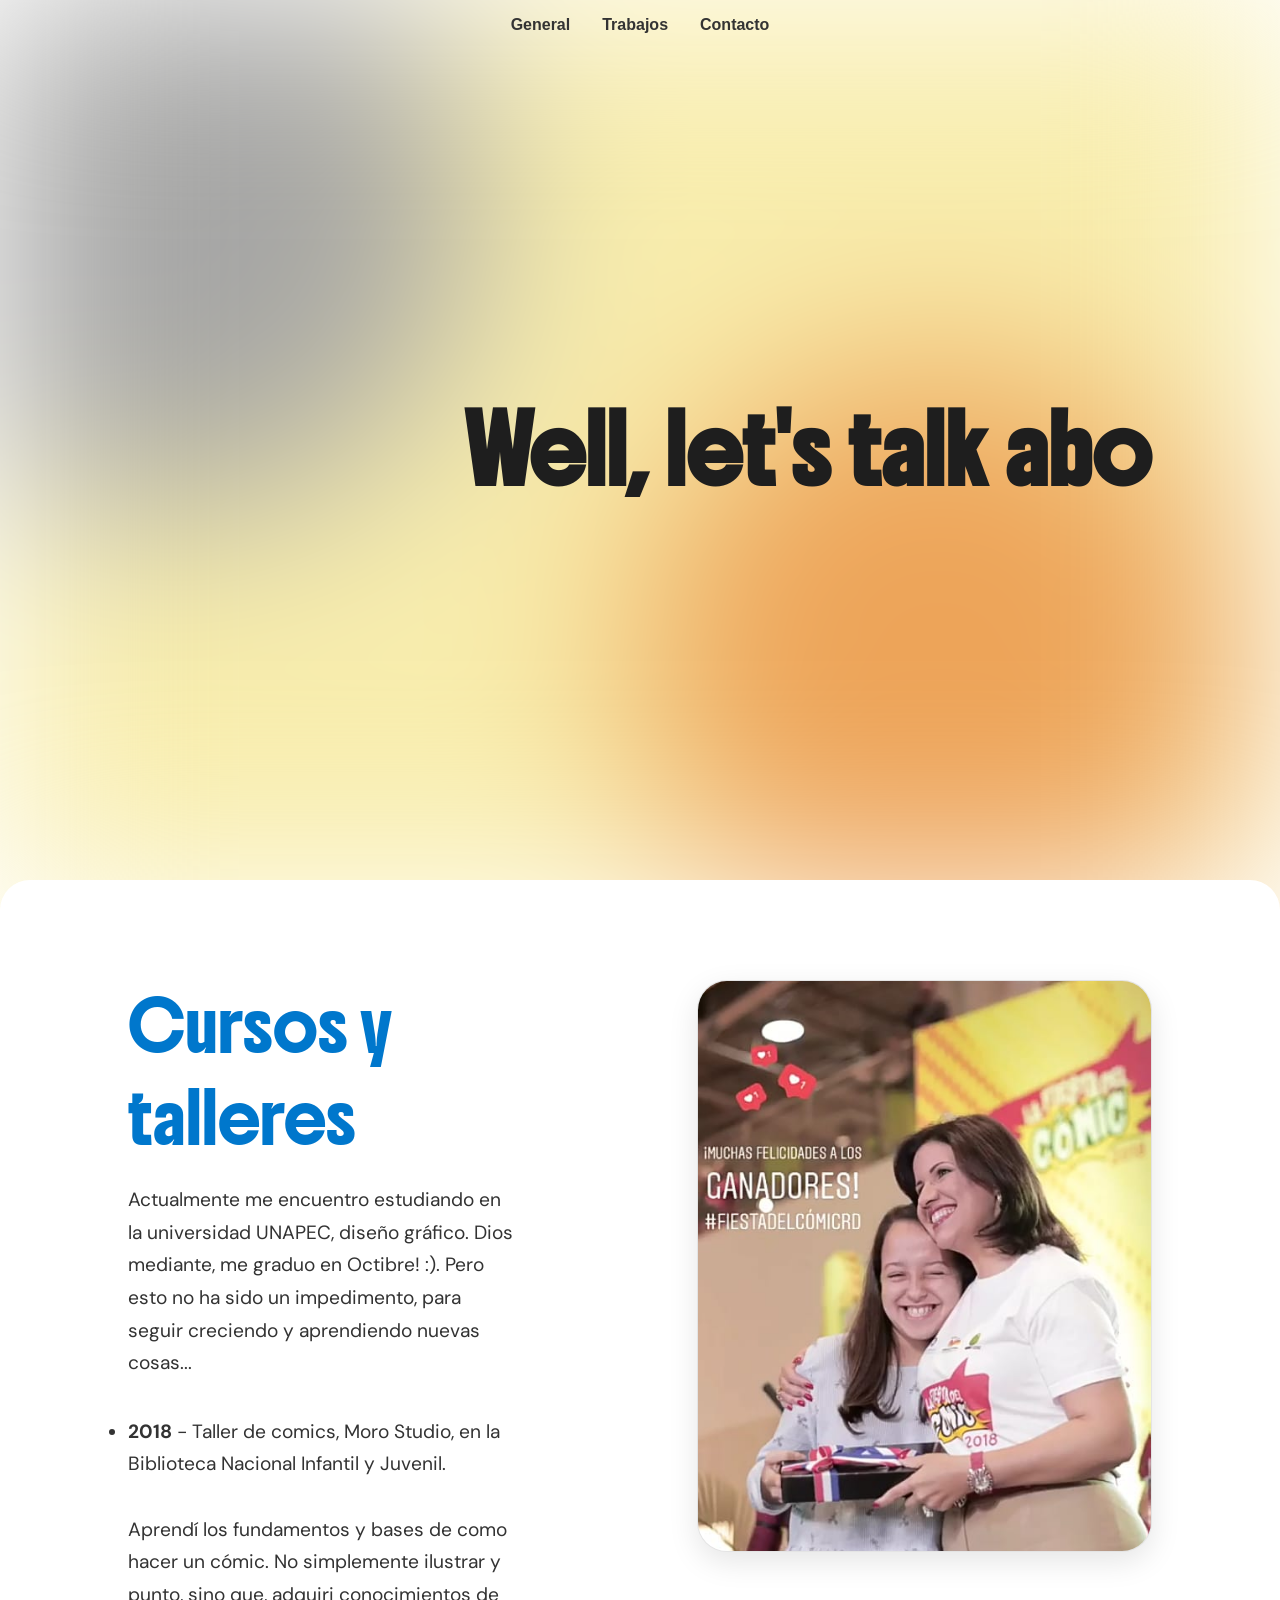
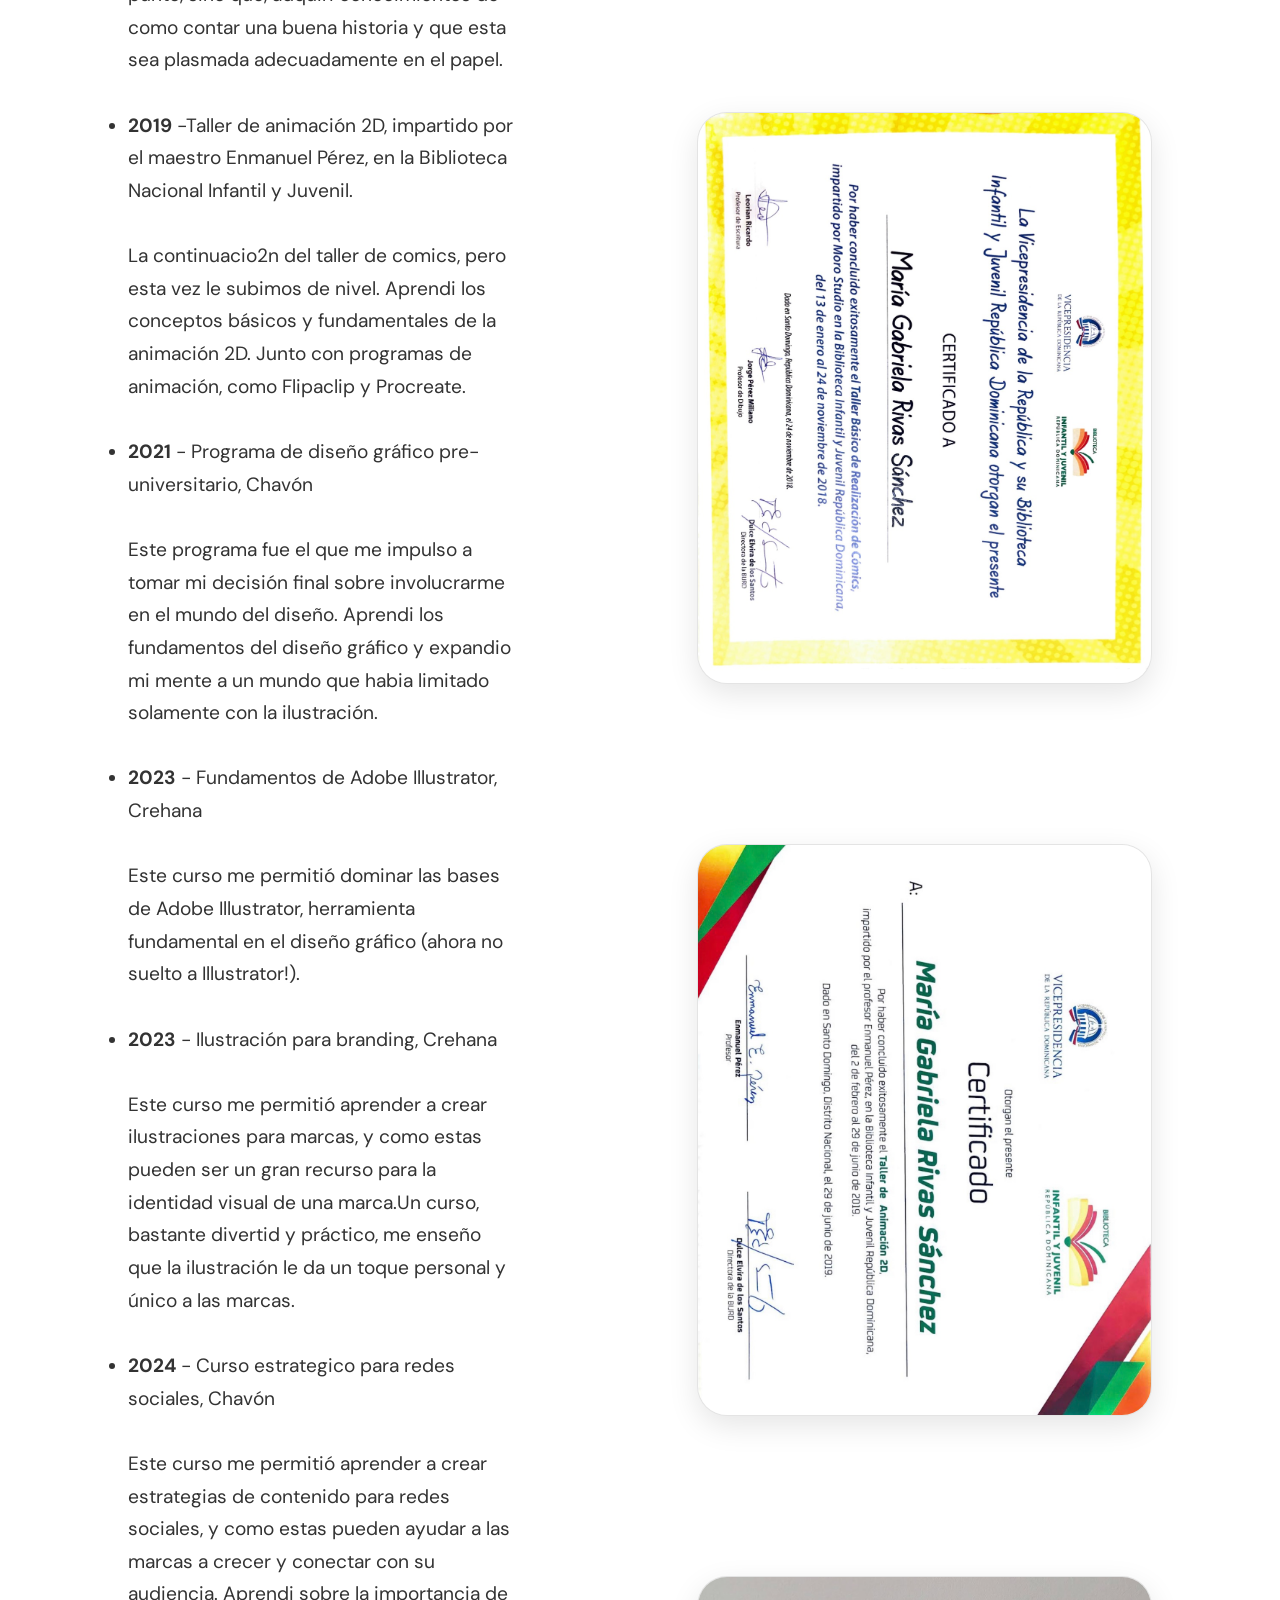
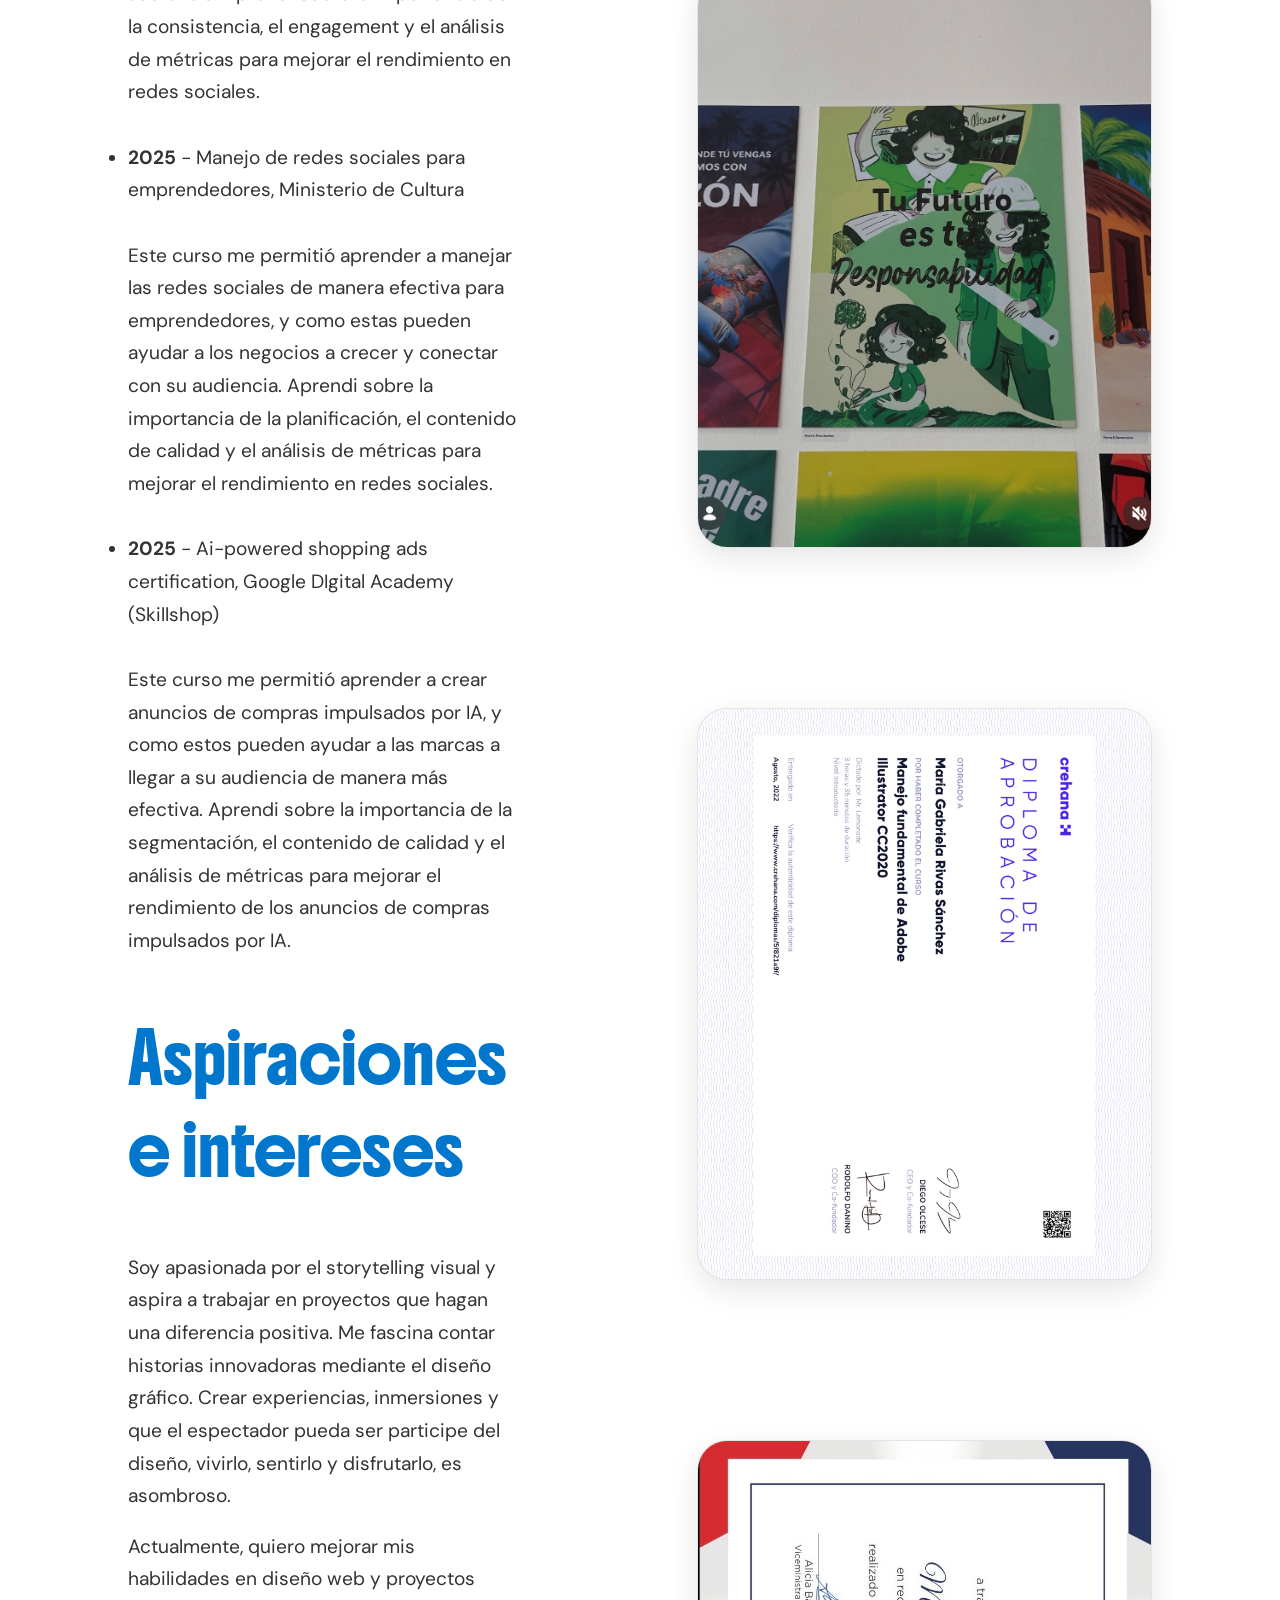
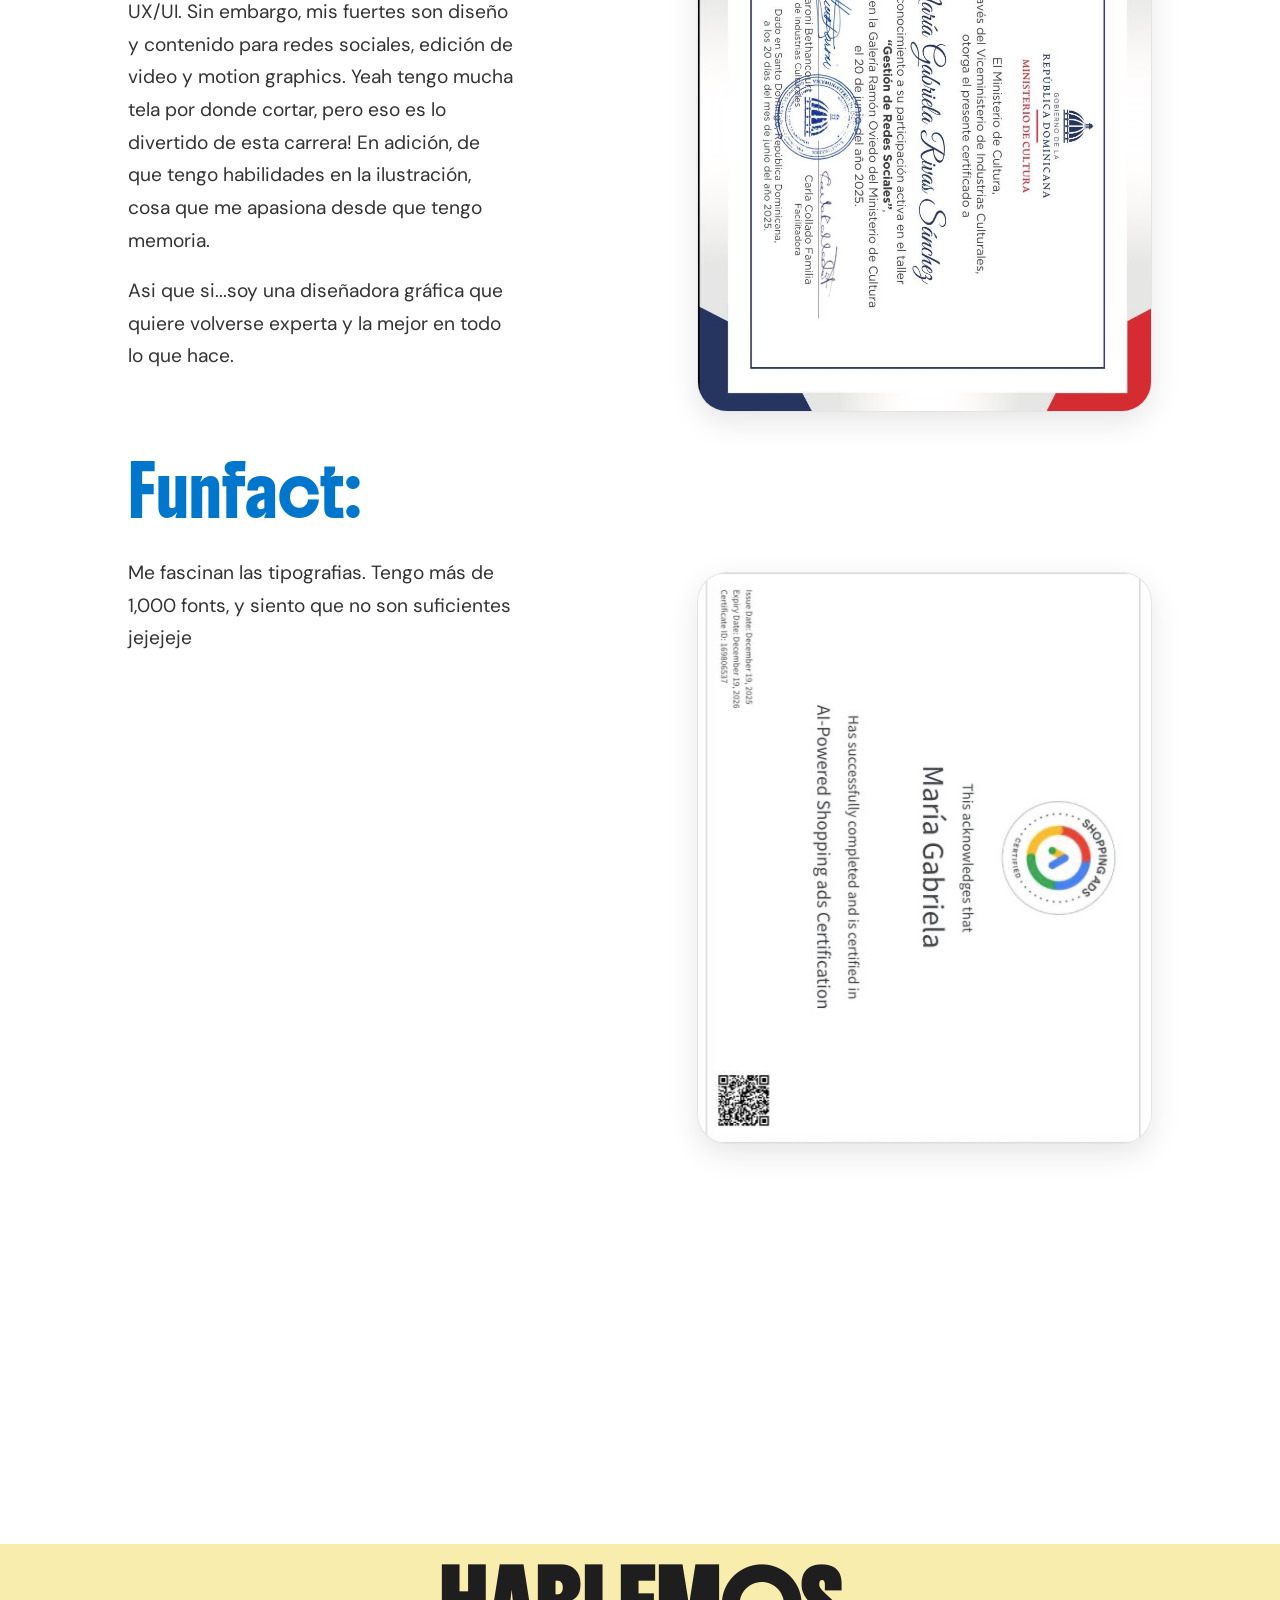
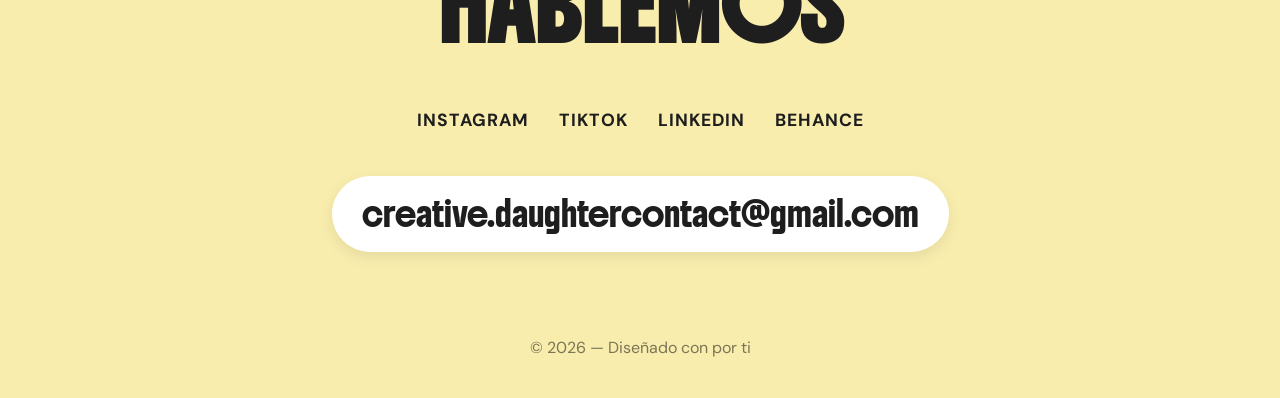
==== knowme.html @ 7b5ccd57 "Add files via upload" ====
<!DOCTYPE html>
<html lang="es">
<head>
  <meta charset="UTF-8" />
  <meta name="viewport" content="width=device-width, initial-scale=1.0" />
  <title>María Rivas Portfolio</title>
 <link rel="preconnect" href="https://fonts.googleapis.com">
<link rel="preconnect" href="https://fonts.gstatic.com" crossorigin>
<link href="https://fonts.googleapis.com/css2?family=BBH+Hegarty&family=Bahiana&family=Boldonse&family=DM+Sans:ital,opsz,wght@0,9..40,100..1000;1,9..40,100..1000&family=Englebert&family=Figtree:ital,wght@0,300..900;1,300..900&family=Inconsolata:wght@200..900&family=League+Gothic&family=Mea+Culpa&family=Momo+Signature&family=Momo+Trust+Display&family=Outfit:wght@100..900&family=Rubik+Spray+Paint&family=Syne+Mono&family=Zalando+Sans+SemiExpanded:ital,wght@0,200..900;1,200..900&display=swap" rel="stylesheet">
  <link rel="stylesheet" href="styles.css" />

</head>
<body>
    <div class="decoraciones-caida">
  <img src="multimedia/stickers-02.png" class="objeto-caida decor-1" alt="decoración">
  <img src="multimedia/stickers-02.png"  class="objeto-caida decor-2" alt="decoración">
  <img src="multimedia/stickers-03.png"class="objeto-caida decor-3" alt="decoración">
</div>
  <div class="liquid-bg">
  <div class="blob color-1"></div>
  <div class="blob color-2"></div>
  <div class="blob color-3"></div>
</div>
  <header id="navbar">
    <nav>
      <ul class="nav-links">
        <li><a href="index.html" target="_blank">General</a></li>
        <li><a href="trabajos.html">Trabajos</a></li>
        <li><a href="contacto.html">Contacto</a></li>
      </ul>
    </nav>
  </header>
  <section id="knowme" class="knowme-section">
  <div class="typing-container">
    <h1 id="typing-text"></h1>
  </div>
  
  <div id="profile-card-container"></div>
</section>
<section class="overlap-card-section">
  <div class="split-container">
    <div class="info-side">
      <div class="sticky-text">
        
        <h2 class="subtitulos">Cursos y talleres</h2>
        <p class="texto2">
          Actualmente me encuentro estudiando en la universidad UNAPEC, diseño gráfico. Dios mediante, me graduo en Octibre! :). Pero esto no ha sido un impedimento, para seguir creciendo y aprendiendo nuevas cosas... </p>
          <br>
          <br>

          <ul class="texto2">
            <li><b>2018</b> - Taller de comics, Moro Studio, en la Biblioteca Nacional Infantil y Juvenil.</li>
            <br><p>Aprendí los fundamentos y bases de como hacer un cómic. No simplemente ilustrar y punto, sino que, adquiri conocimientos de como contar una buena historia y que esta sea plasmada adecuadamente en el papel.</p>
            <br><li><b>2019</b> -Taller de animación 2D, impartido por el maestro Enmanuel Pérez, en la Biblioteca Nacional Infantil y Juvenil.</li>
            <br><p>La continuacio2n del taller de comics, pero esta vez le subimos de nivel. Aprendi los conceptos básicos y fundamentales de la animación 2D. Junto con programas de animación, como Flipaclip y Procreate.</p>
            <br><li><b>2021</b> - Programa de diseño gráfico pre-universitario, Chavón</li>
            <br><p>Este programa fue el que me impulso a tomar mi decisión final sobre involucrarme en el mundo del diseño. Aprendi los fundamentos del diseño gráfico y expandio mi mente a un mundo que habia limitado solamente con la ilustración.</p>
            <br><li><b>2023</b> - Fundamentos de Adobe Illustrator, Crehana</li>
            <br><p>Este curso me permitió dominar las bases de Adobe Illustrator, herramienta fundamental en el diseño gráfico (ahora no suelto a Illustrator!).</p>
    <br><li><b>2023</b> - Ilustración para branding, Crehana</li>
    <br><p>Este curso me permitió aprender a crear ilustraciones para marcas, y como estas pueden ser un gran recurso para la identidad visual de una marca.Un curso, bastante divertid y práctico, me enseño que la ilustración le da un toque personal y único a las marcas.</p>
    <br><li><b>2024</b> - Curso estrategico para redes sociales, Chavón</li>
    <br><p>Este curso me permitió aprender a crear estrategias de contenido para redes sociales, y como estas pueden ayudar a las marcas a crecer y conectar con su audiencia. Aprendi sobre la importancia de la consistencia, el engagement y el análisis de métricas para mejorar el rendimiento en redes sociales.</p>
    <br>
    <li><b>2025</b> - Manejo de redes sociales para emprendedores, Ministerio de Cultura</li>
    <br><p>Este curso me permitió aprender a manejar las redes sociales de manera efectiva para emprendedores, y como estas pueden ayudar a los negocios a crecer y conectar con su audiencia. Aprendi sobre la importancia de la planificación, el contenido de calidad y el análisis de métricas para mejorar el rendimiento en redes sociales.</p>
    <br>
<li><b>2025</b>  - Ai-powered shopping ads certification, Google DIgital
Academy (Skillshop)</li>
<br><p>Este curso me permitió aprender a crear anuncios de compras impulsados por IA, y como estos pueden ayudar a las marcas a llegar a su audiencia de manera más efectiva. Aprendi sobre la importancia de la segmentación, el contenido de calidad y el análisis de métricas para mejorar el rendimiento de los anuncios de compras impulsados por IA.</p>

          </ul>
          <br>
          <br>
          <br>

  
            <h2 class="subtitulos">Aspiraciones e intereses</h2>
            <br>
            <br>
            <p class="texto2">Soy apasionada por el storytelling visual y aspira a trabajar en proyectos que hagan una diferencia positiva. Me fascina contar historias innovadoras mediante el diseño gráfico. Crear experiencias, inmersiones y que el espectador pueda ser participe del diseño, vivirlo, sentirlo y disfrutarlo, es asombroso.</p>
            <br>
            <p class="texto2">Actualmente, quiero mejorar mis habilidades en diseño web y proyectos UX/UI. Sin embargo, mis fuertes son diseño y contenido para redes sociales, edición de video y motion graphics. Yeah
                tengo mucha tela por donde cortar, pero eso es lo divertido de esta carrera! En adición, de que tengo habilidades en la ilustración, cosa que me apasiona desde que tengo memoria. 
            </p>
            <br>
            <p class="texto2">Asi que si...soy una diseñadora gráfica que quiere volverse experta y la mejor en todo lo que hace.</p>
            <br>
            <br>
            <br>
            <br>

            <h2 class="subtitulos">Funfact:</h2>
            <p class="texto2">Me fascinan las tipografias. Tengo más de 1,000 fonts, y siento que no son suficientes jejejeje</p>

      </div>
    </div>

    <div class="stack-side">
  <div class="card-item">
    <img src="multimedia3/IMG_8271.JPG" alt="Proyecto 1">
  </div>
  <div class="card-item">
    <img src="multimedia3/IMG_8272.JPG" alt="Proyecto 2">
  </div>
  <div class="card-item">
    <img src="multimedia3/IMG_9384.jpg" alt="Proyecto 3">
  </div>
  <div class="card-item">
    <img src="multimedia3/IMG_2538.jpg" alt="Proyecto 4">
  </div>
  <div class="card-item">
    <img src="multimedia3/IMG_9387.jpg" alt="Proyecto 5">
  </div>
  <div class="card-item">
    <img src="multimedia3/IMG_2363.jpg" alt="Proyecto 6">
  </div>
  <div class="card-item">
    <img src="multimedia3/IMG_2362.jpg" alt="Proyecto 6">
  </div>

</div>
</section>
<footer class="main-footer">
  <div class="footer-content">
    <h2 class="footer-logo">HABLEMOS</h2>
    
    <div class="footer-socials">
      <a href="https://www.instagram.com/rivas.folio_/?hl=es" target="_blank" class="social-link">Instagram</a>
      <a href="https://www.tiktok.com/@rivassss.25?_r=1&_t=ZS-94QGg4v92FM
" target="_blank" class="social-link">TikTok</a>
      <a href="https://www.linkedin.com/in/mariagrivassanchez/" target="_blank" class="social-link">LinkedIn</a>
      <a href="https://www.behance.net/mariarivas3" target="_blank" class="social-link">Behance</a>
    </div>

    <div class="footer-email">
      <a href="mailto:creative.daughtercontact@gmail.com" class="email-link">creative.daughtercontact@gmail.com</a>
    </div>

    <div class="footer-bottom">
      <p class="texto">© 2026 — Diseñado con por ti</p>
    </div>
  </div>
</footer>
 
  <script src="knowme.js"></script>
</body>
</html>
---- styles.css ----
/* Reset básico */
* {
  margin: 0;
  padding: 0;
  box-sizing: border-box;
}

body {
  font-family: 'Segoe UI', sans-serif;
}

/* Barra de navegación */
#navbar {
  position: fixed;
  top: 0;
  width: 100%;
  transition: background-color 0.3s ease;
  z-index: 1000;
}

#navbar.transparent {
  background-color: transparent;
}

#navbar.solid {
  background-color: #f0f0f0; /* Cambia este color según tu estilo */
  box-shadow: 0 2px 5px rgba(0, 0, 0, 0.1);
}

.nav-links {
  display: flex;
  justify-content: center;
  list-style: none;
  padding: 1rem;
}

.nav-links li {
  margin: 0 1rem;
}

.nav-links a {
  text-decoration: none;
  color: #333;
  font-weight: bold;
  transition: color 0.3s ease;
}

.nav-links a:hover {
  color: #0077cc;
}
.hero {
  background-color: #F8EDAD; /* Amarillo vibrante */
  height: 100vh;
  position: relative;
  overflow: hidden;
}

/* Texto de fondo */
.bg-text {
  position: absolute;
  font-size: 300px;
  font-weight: bold;
 font-family: "BBH Hegarty", sans-serif;
  color: #7280ED;
  opacity: 100; /* efecto de fondo, puedes ajustar */
  line-height: 1;
  pointer-events: none; /* no interfiere con clics */
}

.bg-text.maria {
  top: 20px; /* margen para no chocar con la barra */
  left: 30px;
}

.bg-text.rivas {
  bottom: 40px; /* margen para respetar la siguiente sección */
  right: 30px;
}

/* Posiciones específicas de las imágenes */
.circle {
  position: absolute;
  bottom: 120px;   /* justo debajo de la M */
  left: 60px;
  width: 300px;
  opacity: 0;
  transform: translateY(50px);
}

.hat {
  position: absolute;
  bottom: 70px;   /* parte inferior izquierda de la R */
  right: 180px;
  width: 300px;
  opacity: 0;
  transform: translateY(50px);
}

.pencil {
  position: absolute;
  top: 20px;       /* cerca de la barra de navegación */
  left: 10%;
  transform: translateX(-50%) translateY(-50px);
  width: 200px;
  opacity: 0;
}

.smile {
  position: absolute;
  top: 200px;      /* al lado de la A */
  right: 10px;
  width: 300px;
  opacity: 0;
  transform: translateX(50px);
}

/* Animación slide-in */
.decorations img.visible {
  opacity: 1;
  transform: translate(0, 0);
  transition: transform 1s ease, opacity 1s ease;
}
.about {
  display: flex;
  align-items: center;
  justify-content: center;
  padding: 80px;
  gap: 60px;
  background-color: #F8EDAD;
  opacity: 0;
  transform: translateY(30px);
  transition: opacity 1.2s ease,transorm 1.2s ease;

}

.about.visible{
  opacity: 1;
  transform: translateY(0);
}

/* Flip card */
.flip-card {
  background-color: transparent;
  width: 522px;
  height: 570px;
  perspective: 1000px;
}

.flip-card-inner {
  position: relative;
  width: 100%;
  height: 100%;
  transition: transform 0.8s;
  transform-style: preserve-3d;
}

.flip-card:hover .flip-card-inner {
  transform: rotateY(180deg);
}

.flip-card-front,
.flip-card-back {
  position: absolute;
  width: 100%;
  height: 100%;
  background-color: #fff;
  backface-visibility: hidden;
  display: flex;
  align-items: center;
  justify-content: center;
  border-radius: 30px;
  box-shadow: #1e1e1e33 0px 10px 20px;
  
}

.flip-card-front img,
.flip-card-back img {
  width: 378px;
  height: 504px;
  object-fit: cover;
}

/* Cara trasera */
.flip-card-back {
  transform: rotateY(180deg);
}

/* Contenido al lado del flip card */
.about-content {
  max-width: 500px;
}

.about-content h1 {
  font-family: "Boldonse", system-ui;
  font-weight: 400;
  font-style: normal;
  font-size: 3rem;
  margin-bottom: 20px;
  color: #1e1e1e;
}

.about-content p {
  font-size: 1.2rem;
  line-height: 1.6;
  margin-bottom: 40px;
  color: #333;
}

.btn-knowme {
  padding: 12px 24px;
  font-size: 1rem;
  font-family: "DM Sans", sans-serif;
  font-weight: bold;
  background-color: #ED7C30;
  color: #F8EDAD;
  border: none;
  cursor: pointer;
  transition: background-color 0.3s ease;
  border-radius: 30px;
  text-decoration: none;
}

.btn-knowme:hover {
  background-color: #BD530B;
  text-decoration: none;
}

.texto{font-family: "DM Sans", sans-serif;
  font-optical-sizing: auto;
  font-weight: <weight>;
  font-style: normal;
text-align: justify;
}
.programs {
  padding: 80px 40px;
  text-align: center;
  background-color:#F8EDAD ;
  position: relative;
}

.programs-header h1 {
  font-size: 3rem;
  margin-bottom: 10px;
  color: #1e1e1e;
}

.programs-header h2 {
  font-size: 1.5rem;
  color: #555;
  margin-bottom: 60px;
}

.programs-content {
  display: flex;
  justify-content: center;
  gap: 80px;
}

/* Lado izquierdo */
.programs-left .row {
  display: flex;
  justify-content: center;
  gap: 40px;
  margin-bottom: 40px;
}

@keyframes blurIn {
  0% {
    filter: blur(20px);
    opacity: 0;
    transform: scale(1);
  }
  100% {
    filter: blur(0);
    opacity: 1;
    transform: scale(1);
  }
}
.program-card {
  text-align: center;
}

.program-card img {
  width: 204px;
  height: 204px;
  object-fit: contain;
  animation: blurIn 1.2s ease forwards;
}

.program-card p {
  margin-top: 10px;
  font-size: 1rem;
  font-weight: bold;
}

/* Lado derecho */
.programs-right {
  display: flex;
  gap: 40px;
}

.column {
  display: flex;
  flex-direction: column;
  gap: 30px;
}

.mini-card {
  text-align: center;
}

.mini-card img {
  width: 90px;
  height: 90px;
  object-fit: contain;
  animation: blurIn 1.2s ease forwards;
}

.mini-card p {
  margin-top: 8px;
  font-size: 0.9rem;
  font-weight: bold;
}
/* Estilo inicial del título */
#typing-title {
  font-size: 3rem;
  color: #7280ED;
  border-right: 3px solid #1e1e1e; /* cursor */
  white-space: nowrap;
  overflow: hidden;
  font-family: boldonse, system-ui;
}
/* ===============================
   GLASS ICONOCLASIA – ICONS
   =============================== */

/* Base glass style */
.program-card img,
.mini-card img {
  position: relative;
  padding: 20px;

  background: rgba(255, 255, 255, 0.25);
  backdrop-filter: blur(12px);
  -webkit-backdrop-filter: blur(12px);

  border-radius: 24px;

  box-shadow:
    0 8px 30px rgba(0, 0, 0, 0.12),
    inset 0 1px 1px rgba(255, 255, 255, 0.4);

  transition:
    transform 0.35s ease,
    box-shadow 0.35s ease,
    background 0.35s ease;

  overflow: hidden;
  will-change: transform;
}

/* Floating animation */
@keyframes glassFloat {
  0% {
    transform: translateY(0) scale(1);
  }
  50% {
    transform: translateY(-4px) scale(1.02);
  }
  100% {
    transform: translateY(0) scale(1);
  }
}

/* Light reflection (shine) */
.program-card img::after,
.mini-card img::after {
  content: "";
  position: absolute;
  inset: -40%;

  background: linear-gradient(
    120deg,
    transparent 30%,
    rgba(255, 255, 255, 0.6) 50%,
    transparent 70%
  );

  transform: translateX(-120%) rotate(25deg);
  transition: transform 0.8s ease;
  pointer-events: none;
}

/* Hover interaction */
.program-card img:hover,
.mini-card img:hover {
  animation: glassFloat 1.8s ease-in-out infinite;

  box-shadow:
    0 15px 40px rgba(0, 0, 0, 0.18),
    inset 0 1px 1px rgba(255, 255, 255, 0.6);

  background: rgba(255, 255, 255, 0.35);
}

/* Shine animation on hover */
.program-card img:hover::after,
.mini-card img:hover::after {
  transform: translateX(120%) rotate(25deg);
}
/* ===============================
   SLIDE-OUT CODES CARD
   =============================== */

.codes-card {
  position: absolute;
  top: 50%;
  left: 0;

  height: 70%;
  max-height: 520px;

  transform: translate(-85%, -50%);
  z-index: 30;

  display: flex;
  align-items: stretch;

  transition: transform 0.5s cubic-bezier(0.4, 0, 0.2, 1);
}


/* Reveal on hover */
.codes-card:hover {
  transform: translate(0, -50%);
}

/* Handle (visible part) */
.codes-handle {
  writing-mode: vertical-rl;
  transform: rotate(180deg);

  background: rgba(255, 255, 255, 0.35);
  backdrop-filter: blur(10px);

  padding: 22px 14px;
  font-weight: bold;
  font-size: 1rem;
  letter-spacing: 1px;

  border-radius: 0 20px 20px 0;
  cursor: pointer;

  box-shadow: 4px 0 20px rgba(0, 0, 0, 0.15);
}

/* Main card */
.codes-content {
  width: 420px;
  padding: 40px 36px;

  background: rgba(255, 255, 255, 0.28);
  backdrop-filter: blur(18px);
  -webkit-backdrop-filter: blur(18px);

  border-radius: 0 32px 32px 0;

  box-shadow:
    0 30px 60px rgba(0, 0, 0, 0.25),
    inset 0 1px 1px rgba(255, 255, 255, 0.45);

  font-family: "DM Sans", sans-serif;
}


.codes-content h3 {
  font-size: 1.6rem;
  margin-bottom: 22px;
}

.codes-content li {
  font-size: 1.05rem;
  margin-bottom: 12px;
}

.codes-content h4 {
  font-size: 1.2rem;
  margin-top: 24px;
}

.codes-content p {
  font-size: 1rem;
}

.subtitulos{font-family: boldonse, system-ui;
  color:#0077cc;
  font-weight: 400;
  font-style: normal;
  font-size: 2rem;
  margin-bottom: 20px;
  text-align: center;
}

.texto2{font-family: "DM Sans", sans-serif;
  font-optical-sizing: auto;
  font-weight: <weight>;
  font-style: normal;
text-align: center;
}
 .card-swap-container {
  height: 600vh; /* crea espacio para scroll */
  position: relative;
}

.card-swap {
  position: sticky;
  top: 20vh;
  width: 70%;
  height: 60vh;
  margin: auto;
  background: rgba(255,255,255,0.35);
  backdrop-filter: blur(15px);
  border-radius: 32px;
  display: flex;
  flex-direction: column;
  align-items: center;
  justify-content: center;
  box-shadow: 0 20px 40px rgba(0,0,0,0.2);
  transition: transform 0.5s ease, opacity 0.5s ease;
}

.card-swap img {
  width: 260px;
  height: 260px;
  object-fit: cover;
  border-radius: 20px;
  margin-top: 16px;
}
.stack-container {
  background-color: #F8EDAD; /* Mismo fondo que tu web */
  padding: 5vh 10%;
  display: flex;
  flex-direction: column;
  align-items: center;
  gap: 10vh; /* Espacio entre el inicio de cada tarjeta */
  padding-bottom: 20vh;
}

.stack-card {
  position: sticky;
  top: 10vh; /* Donde se detiene la tarjeta al hacer scroll */
  width: 100%;
  max-width: 800px;
  height: 500px;
  background: white;
  border-radius: 30px;
  display: flex;
  overflow: hidden;
  box-shadow: 0 20px 50px rgba(0,0,0,0.15);
  transition: transform 0.3s ease;
}

/* Colores diferentes para cada tarjeta para que resalten al apilarse */
.stack-card:nth-child(1) { background-color: #7280ED; color: white; }
.stack-card:nth-child(2) { background-color: #ED7C30; color: white; }
.stack-card:nth-child(3) { background-color: #ffffff; }
.stack-card:nth-child(4) { background-color: #1e1e1e; color: white; }
.stack-card:nth-child(5) { background-color: #f0f0f0; }
.stack-card:nth-child(6) { background-color: #7280ED; color: white; }
.stack-card:nth-child(7) { background-color: #ED7C30; color: white; }

.card-content {
  padding: 40px;
  display: flex;
  flex-direction: column;
  justify-content: center;
  width: 100%;
}

.card-content h2 {
  font-family: "Boldonse", sans-serif;
  font-size: 3rem;
  margin-bottom: 10px;
}

.card-content p {
  font-family: "DM Sans", sans-serif;
  font-size: 1.2rem;
  margin-bottom: 20px;
}

.card-content img {
  width: 100%;
  height: 250px;
  object-fit: cover;
  border-radius: 20px;
}

/* Efecto visual de "achicamiento" opcional al bajar */
.stack-card {
  transform-origin: top center;
}
.liquid-bg {
  position: fixed;
  top: 0;
  left: 0;
  width: 100vw;
  height: 100vh;
  z-index: -1; 
  overflow: hidden;
  /* Aumentamos el desenfoque para que parezca un gradiente suave */
  filter: blur(100px); 
  background-color: #F8EDAD; /* Color base */
}

.blob {
  position: absolute;
  width: 600px; /* Círculos más grandes para mejor mezcla */
  height: 600px;
  border-radius: 50%;
  opacity: 0.6;
  mix-blend-mode: multiply; /* Esto ayuda a que los colores se fundan entre sí */
  transition: transform 0.5s cubic-bezier(0.1, 0, 0.3, 1);
}

/* Posiciones iniciales más dispersas */
.color-1 { background: #7280ED; top: -10%; left: -10%; }
.color-2 { background: #ED7C30; top: 40%; left: 50%; }
.color-3 { background: #FFFFFF; bottom: -10%; right: -10%; }

.boton {
  padding: 12px 24px;
  font-size: 1rem;
  font-family: "DM Sans", sans-serif;
  font-weight: bold;
  background-color: #ED7C30;
  color: #F8EDAD;
  border: none;
  cursor: pointer;
  transition: background-color 0.3s ease;
  border-radius: 30px;
}

.boton:hover {
  background-color: #BD530B;
}

.boton2 {
  padding: 12px 24px;
  font-size: 1rem;
  font-family: "DM Sans", sans-serif;
  font-weight: bold;
  background-color: white;
  color: #7280ED;
  border: none;
  cursor: pointer;
  transition: background-color 0.3s ease;
  border-radius: 30px;
}

.boton2:hover {
  background-color: #333;
}

/* Sección Know Me */
.knowme-section {
  min-height: 100vh;
  padding: 100px 10%;
  display: flex;
  flex-direction: column;
  align-items: flex-end; /* Alinea el contenido a la derecha */
  justify-content: center;
  position: relative;
  z-index: 1;
}

#typing-text {
  font-family: "Boldonse", sans-serif;
  font-size: 4rem;
  color: #1e1e1e; /* Asegúrate que no sea blanco o transparente */
  text-align: right;
  min-height: 1.2em;
  position: relative;
  z-index: 20; /* Por encima de cualquier fondo */
}

.typing-container {
  width: 100%;
  position: relative;
  z-index: 20;
}

/* Cursor del efecto typing */
.cursor {
  display: inline-block;
  width: 10px;
  background-color: #ED7C30;
  margin-left: 5px;
  animation: blink 0.7s infinite;
}

@keyframes blink {
  0%, 100% { opacity: 1; }
  50% { opacity: 0; }
}

/* Contenedor del ProfileCard */
#profile-card-container {
  width: 100%;
  display: flex;
  justify-content: flex-end; /* Mantiene la tarjeta a la derecha también */
}

.overlap-card-section {
  position: relative;
  width: 100%;
  background-color: white;
  border-radius: 30px 30px 0 0;
  margin-top: -100px; /* Cubre parte del texto anterior */
  z-index: 10;
  transform: translateY(80px);
  transition: transform 0.6s cubic-bezier(0.25,1,0.5,1);
  min-height: 80vh;
}

.overlap-card-section:hover {
  transform: translateY(0);
}

.split-container {
  display: flex;
  padding: 100px 10%; /* Aumentamos el margen lateral al 10% */
  gap: 100px;         /* Espacio claro entre texto y tarjetas */
  align-items: flex-start;
  width: 100%;
  max-width: 1400px;  /* Evita que en pantallas gigantes se separen demasiado */
  margin: 0 auto;     /* Centra todo el bloque en la pantalla */
}

.info-side {
  flex: 1;            /* Toma el espacio disponible de forma equilibrada */
  display: flex;
  flex-direction: column;
  padding-right: 20px;
  /* ELIMINADO: justify-content: center; (Esto era lo que causaba el corte) */
}
.sticky-text {
  position: sticky;
  top: 150px;
  width: 100%;       
  max-width: 450px;  /* Limitamos el ancho para que no choque con las cards */
  text-align: left;
}

/* Lado derecho con el stack */
.stack-side {
  flex: 1;
  display: flex;
  flex-direction: column;
  align-items: flex-end;
  gap: 160px; /* Espacio entre disparos de scroll */
  padding-bottom: 300px;
  margin-left: 60px;
}

.subtitulos {
  font-family: boldonse, system-ui;
  color: #0077cc;
  font-weight: 400;
  font-size: 3rem;   /* Un poco más grande para que destaque */
  margin-bottom: 20px;
  text-align: left;  /* Cambiado de center a left para que respete el margen */
}

.texto2 {
  font-family: "DM Sans", sans-serif;
  font-size: 1.2rem;
  line-height: 1.7;
  text-align: left;  /* Cambiado de center a left */
  color: #333;
}

.card-item {
  position: sticky;
  top: 100px;
  width: 455px;
  height: 572px;
  background: #f0f0f0;
  border-radius: 30px; /* Radio de las esquinas */
  box-shadow: 0 10px 30px rgba(0,0,0,0.1);
  display: flex;
  align-items: center;
  justify-content: center;
  
  /* ESTO ES LO MÁS IMPORTANTE */
  overflow: hidden; /* Corta cualquier contenido (como la imagen) que intente salir de los bordes redondeados */
  
  transition: transform 0.3s ease;
  border: 1px solid rgba(0,0,0,0.05);
}

.card-item img {
  width: 100%;       /* Ocupa todo el ancho de la tarjeta */
  height: 100%;      /* Ocupa todo el alto de la tarjeta */
  object-fit: cover; /* Ajusta la imagen para llenar el espacio sin deformarse */
  display: block;    /* Elimina espacios extra en la base de la imagen */
}


.texto22 {
  font-family: "DM Sans", sans-serif;
  font-size: 1.2rem;
  line-height: 1.7;
  text-align: center;  /* Cambiado de center a left */
  color: #333;
}
/* Contenedor padre */
.decoraciones-caida {
  position: absolute;
  top: 0;
  left: 0;
  width: 100%;
  height: 100%;
  pointer-events: none; /* Permite hacer clic a través de ellos */
  z-index: 5; /* Por encima del fondo, pero debajo del texto */
}

/* Estado inicial (Arriba de la pantalla) */
.objeto-caida {
  position: absolute;
  opacity: 0;
  transform: translateY(-100vh) rotate(0deg); /* Empieza muy arriba */
  transition: transform 0.6s cubic-bezier(0.5, 0, 0.75, 0), 
    opacity 0.3s ease;
}

/* Estado final (Donde aterrizan) */
.objeto-caida.caer {
  opacity: 1;
  transform: translateY(0) rotate(15deg); /* Cae a su posición y gira un poco */
}

/* Posiciones específicas de "aterrizaje" */
.decor-1 { top: 80vh; left: 10%; width: 50px;transition-delay: 0.01s; }
.decor-2 { top: 90vh; right: 15%; width: 80px; transition-delay: 0.05s; }
.decor-3 { top: 75vh; left: 50%; width: 40px; transition-delay: 0.1s; }

/* ===============================
   SECCIÓN DUAL CARDS (INCLINADAS)
   =============================== */

.dual-cards-section {
  background-color: #F8EDAD; /* Mismo fondo de la web */
  padding: 100px 10%;
  text-align: center;
  overflow: hidden; /* Evita que la inclinación cree scroll horizontal */
}

.dual-section-title {
  font-family: "Boldonse", sans-serif;
  font-size: 3.5rem;
  color: #1e1e1e;
  margin-bottom: 60px;
}

.dual-cards-container {
  display: flex;
  justify-content: space-between;
  align-items: center;
  gap: 40px;
  flex-wrap: wrap; /* Para que sea responsive en móviles */
}

.info-slant-card {
  flex: 1;
  min-width: 300px;
  max-width: 500px;
  background: white;
  padding: 50px 40px;
  border-radius: 30px;
  box-shadow: 0 15px 35px rgba(0, 0, 0, 0.1);
  transition: transform 0.4s ease, box-shadow 0.4s ease;
  display: flex;
  flex-direction: column;
  gap: 20px;
}

/* Inclinación Tarjeta Izquierda */
.card-left {
  transform: rotate(-3deg);
}

/* Inclinación Tarjeta Derecha */
.card-right {
  transform: rotate(3deg);
}

/* Títulos dentro de las tarjetas */
.card-subtitle {
  font-family: "Boldonse", sans-serif;
  font-size: 2.2rem;
  color: #7280ED; /* Color azul de tu marca */
  text-align: left;
}

/* Hover para que se enderecen un poco y resalten */
.info-slant-card:hover {
  transform: rotate(0deg) translateY(-10px);
  box-shadow: 0 25px 50px rgba(0, 0, 0, 0.15);
  z-index: 10;
}

/* Ajuste para móviles */
@media (max-width: 768px) {
  .dual-cards-container {
    flex-direction: column;
    align-items: center;
  }
  
  .card-left, .card-right {
    transform: rotate(0deg); /* Quitamos inclinación en móvil para mejor lectura */
    width: 100%;
  }
}
/* ===============================
   SECCIÓN BOTÓN ANCHO COMPLETO
   =============================== */

.full-width-button-section {
  background-color: #F8EDAD; /* Fondo igual a la web */
  padding: 40px 10%; /* Mismo margen lateral que el resto de secciones */
  display: flex;
  justify-content: center;
}

.banner-button {
  display: flex;
  justify-content: space-between; /* Texto a la izquierda, flecha a la derecha */
  align-items: center;
  width: 100%; /* Ocupa todo el ancho del contenedor */
  background-color: #1e1e1e; /* Color oscuro para que resalte */
  color: white;
  text-decoration: none;
  padding: 30px 50px;
  border-radius: 20px; /* Bordes redondeados como tus cards */
  transition: all 0.4s cubic-bezier(0.175, 0.885, 0.32, 1.275);
  box-shadow: 0 10px 20px rgba(0, 0, 0, 0.2);
}

.banner-text {
  font-family: "Boldonse", sans-serif;
  font-size: 2rem;
  letter-spacing: 2px;
}

.banner-icon {
  font-size: 2.5rem;
  transition: transform 0.4s ease;
}

/* --- EFECTO HOVER --- */

.banner-button:hover {
  background-color: #7280ED; /* Cambia al azul de tu marca al pasar el mouse */
  transform: scale(1.02); /* Crece un poquito */
  box-shadow: 0 15px 30px rgba(114, 128, 237, 0.4);
}

.banner-button:hover .banner-icon {
  transform: translateX(20px); /* La flecha se mueve a la derecha */
}

/* Ajuste para móviles */
@media (max-width: 768px) {
  .full-width-button-section {
    padding: 20px 5%;
  }
  
  .banner-text {
    font-size: 1.2rem;
  }
  
  .banner-button {
    padding: 20px 30px;
  }
}

/* Estilo base del título */
.dual-section-title {
  font-family: "Boldonse", sans-serif;
  font-size: 3.5rem;
  color: #1e1e1e;
  margin-bottom: 60px;
  display: inline-block; /* Importante para el cursor */
  border-right: 4px solid transparent; /* El cursor */
  white-space: nowrap;
  overflow: hidden;
  vertical-align: bottom;
}

/* Clase que se activará con JS */
.typing-active {
  border-right-color: #7280ED; /* Color del cursor (tu azul) */
  animation: blink 0.7s step-end infinite;
}

/* Animación del parpadeo del cursor */
@keyframes blink {
  from, to { border-color: transparent }
  50% { border-color: #7280ED; }
}
/* ===============================
   FOOTER SECTION
   =============================== */

.main-footer {
  background-color: #F8EDAD; /* Fondo amarillo de la web */
  padding: 80px 10% 40px 10%;
  border-top: 2px solid rgba(0,0,0,0.05); /* Línea sutil de separación */
  text-align: center;
}

.footer-content {
  display: flex;
  flex-direction: column;
  align-items: center;
  gap: 40px;
}

.footer-logo {
  font-family: "Boldonse", sans-serif;
  font-size: 4rem;
  color: #1e1e1e;
  margin: 0;
}

.footer-socials {
  display: flex;
  gap: 30px;
  flex-wrap: wrap;
  justify-content: center;
}

.social-link {
  font-family: "DM Sans", sans-serif; /* O la que uses para cuerpo */
  font-weight: 700;
  text-transform: uppercase;
  text-decoration: none;
  color: #1e1e1e;
  font-size: 1.1rem;
  letter-spacing: 1px;
  transition: all 0.3s ease;
  position: relative;
}

/* Línea animada debajo de los links */
.social-link::after {
  content: '';
  position: absolute;
  width: 0;
  height: 2px;
  bottom: -5px;
  left: 0;
  background-color: #7280ED;
  transition: width 0.3s ease;
}

.social-link:hover {
  color: #7280ED;
}

.social-link:hover::after {
  width: 100%;
}

.footer-email {
  margin-top: 20px;
}

.email-link {
  font-family: "Boldonse", sans-serif;
  font-size: 1.5rem;
  color: #1e1e1e;
  text-decoration: none;
  background: white;
  padding: 15px 30px;
  border-radius: 50px;
  box-shadow: 0 5px 15px rgba(0,0,0,0.08);
  transition: all 0.3s ease;
}

.email-link:hover {
  background-color: #1e1e1e;
  color: white;
  transform: translateY(-5px);
}

.footer-bottom {
  margin-top: 60px;
  opacity: 0.5;
}

/* Responsive */
@media (max-width: 768px) {
  .footer-logo {
    font-size: 2.5rem;
  }
  .footer-socials {
    gap: 20px;
  }
}
/* ===============================
   SECCIÓN PROGRAMAS (TOOLBOX)
   =============================== */

.software-section {
  background-color: #F8EDAD; /* Fondo amarillo */
  padding: 60px 10%;
  text-align: center;
}

.software-title {
  font-family: "Boldonse", sans-serif;
  font-size: 2.5rem;
  color: #1e1e1e;
  margin-bottom: 40px;
}

.software-grid {
  display: grid;
  grid-template-columns: repeat(auto-fit, minmax(100px, 1fr)); /* Se adapta solo */
  gap: 30px;
  justify-items: center;
  align-items: center;
}

.software-item {
  width: 90px;
  height: 90px;
  background: white;
  border-radius: 20px; /* Bordes suaves */
  display: flex;
  justify-content: center;
  align-items: center;
  box-shadow: 0 10px 20px rgba(0, 0, 0, 0.05);
  transition: all 0.3s ease;
}

.software-item img {
  width: 60%; /* Ajusta el tamaño del icono dentro del cuadro */
  height: auto;
  filter: grayscale(20%); /* Un toque sutil de estilo */
  transition: all 0.3s ease;
}

/* Efecto al pasar el mouse */
.software-item:hover {
  transform: translateY(-10px) rotate(5deg); /* Pequeño salto e inclinación */
  box-shadow: 0 15px 30px rgba(114, 128, 237, 0.2); /* Sombra azul marca */
}

.software-item:hover img {
  filter: grayscale(0%);
  transform: scale(1.1);
}

/* Ajuste para móviles */
@media (max-width: 768px) {
  .software-grid {
    grid-template-columns: repeat(5, 1fr); /* 5 columnas en tablet */
    gap: 15px;
  }
  .software-item {
    width: 70px;
    height: 70px;
  }
}

@media (max-width: 480px) {
  .software-grid {
    grid-template-columns: repeat(3, 1fr); /* 3 columnas en móvil */
  }
}

/* ===============================
   ESTILO DE CARPETAS (ARCHIVE)
   =============================== */

/* ===============================
   ESTILO DE CARPETAS (OPTIMIZADO)
   =============================== */

.folder-page {
  background-color: #F8EDAD; /* Fondo amarillo consistente */
}

.archive-section {
  padding: 80px 10% 60px 10%; /* 10% de área de respeto lateral */
  min-height: 100vh;
  display: flex;
  flex-direction: column;
  align-items: center; /* Centraliza la cuadrícula y el header */
}

.archive-header {
  margin-bottom: 50px; /* Reduce espacio para que las carpetas suban */
  text-align: center;  /* Centraliza el texto */
  width: 100%;
}

.centered-title {
  font-family: "Boldonse", sans-serif;
  font-size: 4rem;
  text-transform: uppercase; /* Todo en Mayúsculas */
  letter-spacing: 5px;
  color: #1e1e1e;
  margin-bottom: 10px;
}

.folder-description {
  font-family: "DM Sans", sans-serif;
  font-size: 1.1rem;
  color: #333;
  max-width: 600px;
  margin: 0 auto; /* Centra el párrafo */
  line-height: 1.6;
}

.folder-grid {
  display: grid;
  grid-template-columns: repeat(auto-fit, minmax(300px, 1fr));
  gap: 35px;
  width: 100%;
  max-width: 1200px; /* Evita que se dispersen demasiado en pantallas ultra-wide */
  perspective: 1000px;
}

/* Estructura de la Carpeta */
.folder-item {
  text-decoration: none;
  display: flex;
  flex-direction: column;
  transition: transform 0.4s cubic-bezier(0.175, 0.885, 0.32, 1.275);
}

.folder-tab {
  width: 90px;
  height: 25px;
  border-radius: 12px 12px 0 0;
  margin-left: 20px;
  position: relative;
  bottom: -2px;
}

.folder-body {
  height: 200px; /* Un poco más compactas para que quepan mejor */
  border-radius: 20px;
  padding: 25px;
  display: flex;
  flex-direction: column;
  justify-content: space-between;
  box-shadow: 0 10px 25px rgba(0,0,0,0.1);
}

.folder-name {
  font-family: "Boldonse", sans-serif;
  font-size: 2rem;
  line-height: 0.9;
  color: white;
}

.folder-count {
  font-family: "Inconsolata", monospace;
  font-size: 1rem;
  color: rgba(255, 255, 255, 0.7);
  text-align: right;
}

/* Colores */
.color-blue .folder-tab, .color-blue .folder-body { background-color: #7280ED; }
.color-orange .folder-tab, .color-orange .folder-body { background-color: #ED7C30; }
.color-dark .folder-tab, .color-dark .folder-body { background-color: #1e1e1e; }
.color-pink .folder-tab, .color-pink .folder-body { background-color: #FFB6C1; }
.color-green .folder-tab, .color-green .folder-body { background-color: #58D68D; }
.color-purple .folder-tab, .color-purple .folder-body { background-color: #4A55A2; }

/* Efecto Hover */
.folder-item:hover {
  transform: translateY(-12px) rotateX(8deg);
}

/* Responsivo */
@media (max-width: 768px) {
  .centered-title { font-size: 2.5rem; }
  .archive-section { padding: 60px 5%; }
}

/* =========================================
   NUEVAS ETIQUETAS: VENTANA DE CONTACTO
   ========================================= */

.contact-main-container {
  padding: 80px 10% 80px 10%; /* Área de respeto lateral 10% */
  display: flex;
  flex-direction: column;
  align-items: center;
  background-color: #F8EDAD;
  min-height: 100vh;
}

.contact-sub-info {
  font-family: "DM Sans", sans-serif;
  font-size: 1.2rem;
  color: #333;
  margin-top: -20px;
  margin-bottom: 40px;
  text-align: center;
}

/* El contenedor blanco del formulario */
.contact-form-wrapper {
  background: white;
  width: 100%;
  max-width: 650px;
  padding: 45px;
  border-radius: 40px; /* Bordes muy redondeados como tus cards */
  box-shadow: 0 20px 40px rgba(0, 0, 0, 0.08);
  border: 1px solid rgba(0,0,0,0.03);
}

.custom-booking-form {
  display: flex;
  flex-direction: column;
  gap: 25px;
}

.input-block-new {
  display: flex;
  flex-direction: column;
  gap: 8px;
}

.label-custom {
  font-family: "DM Sans", sans-serif;
  font-weight: 700;
  font-size: 0.95rem;
  color: #1e1e1e;
  padding-left: 5px;
}

/* Estilo para Inputs, Selects y Textarea */
.input-field-custom, 
.select-field-custom, 
.textarea-field-custom {
  width: 100%;
  padding: 16px 20px;
  border-radius: 18px;
  border: 2px solid #f4f4f4;
  background-color: #fdfdfd;
  font-family: "DM Sans", sans-serif;
  font-size: 1rem;
  transition: all 0.3s ease;
}

.input-field-custom:focus, 
.select-field-custom:focus, 
.textarea-field-custom:focus {
  outline: none;
  border-color: #7280ED; /* Tu azul de marca */
  background-color: #fff;
  box-shadow: 0 5px 15px rgba(114, 128, 237, 0.1);
}

/* Botón de envío especial */
.submit-button-fancy {
  background-color: #1e1e1e;
  color: white;
  font-family: "Boldonse", sans-serif;
  font-size: 1.3rem;
  padding: 20px;
  border: none;
  border-radius: 20px;
  cursor: pointer;
  letter-spacing: 2px;
  transition: all 0.4s cubic-bezier(0.175, 0.885, 0.32, 1.275);
  margin-top: 15px;
  position: relative;
  overflow: hidden;
}

.submit-button-fancy:hover {
  background-color: #7280ED;
  transform: scale(1.03);
  box-shadow: 0 15px 30px rgba(114, 128, 237, 0.3);
}

/* Responsivo para móviles */
@media (max-width: 768px) {
  .contact-form-wrapper {
    padding: 30px 20px;
  }
  .contact-main-container {
    padding: 60px 5%;
  }
}
/* =========================================
   D/* =========================================
   DETALLE DE TRABAJO CORREGIDO (SOCIAL MEDIA)
   ========================================= */

/* =========================================
   DETALLE DE TRABAJO CORREGIDO (SOCIAL MEDIA)
   ========================================= */

.work-detail-container {
  /* Aumento de padding superior para evitar que el navbar tape el título */
  padding: 160px 10% 80px 10%; 
  background-color: #F8EDAD;
  min-height: 100vh;
  display: flex;
  flex-direction: column;
  align-items: center;
}

.category-header {
  text-align: center;
  width: 100%;
  margin-bottom: 40px;
}

.category-tag {
  font-family: "Inconsolata", monospace;
  color: #7280ED;
  text-transform: uppercase;
  font-weight: 600;
  letter-spacing: 2px;
}

/* Estilos de cuenta y galería */
.account-section {
  margin-top: 40px;
  width: 100%;
}

.account-info {
  text-align: left;
  margin-bottom: 30px;
  border-left: 5px solid #7280ED;
  padding-left: 20px;
}

.account-title {
  font-family: "Boldonse", sans-serif;
  font-size: 2.2rem;
  color: #1e1e1e;
  margin-bottom: 10px;
}

.section-divider {
  border: 0;
  height: 1px;
  background-image: linear-gradient(to right, rgba(0,0,0,0), rgba(0,0,0,0.1), rgba(0,0,0,0));
  margin: 60px 0;
}

.work-gallery {
  display: grid;
  grid-template-columns: repeat(auto-fill, minmax(300px, 1fr));
  grid-auto-rows: 250px;
  gap: 20px;
}

.gallery-item {
  position: relative;
  overflow: hidden;
  border-radius: 25px;
  background-color: #fff;
  box-shadow: 0 10px 30px rgba(0,0,0,0.05);
}

.gallery-item.large { grid-column: span 2; grid-row: span 2; }
.gallery-item.tall { grid-row: span 2; }

.gallery-item img {
  width: 100%;
  height: 100%;
  object-fit: cover;
  transition: transform 0.5s ease;
}

.gallery-item:hover img {
  transform: scale(1.08);
}

/* --- BOTÓN "VOLVER" ESTILO STICKER CORREGIDO --- */
.back-navigation {
  margin-top: 80px;
  width: 100%;
  display: flex;
  justify-content: center;
}

.back-btn {
  font-family: "Boldonse", sans-serif;
  text-decoration: none;
  background-color: #ED7C30; /* Naranja de tu marca */
  color: #F8EDAD;            /* Color crema de fondo */
  font-size: 1.3rem;
  padding: 18px 45px;
  border-radius: 50px;
  display: inline-flex;
  align-items: center;
  gap: 12px;
  transition: all 0.4s cubic-bezier(0.175, 0.885, 0.32, 1.275);
  box-shadow: 0 10px 20px rgba(237, 124, 48, 0.3);
  border: none;
}

.back-btn:hover {
  background-color: #1e1e1e; /* Cambio a negro */
  color: white;
  transform: scale(1.1) rotate(-3deg); /* Efecto sticker */
  box-shadow: 0 15px 30px rgba(0, 0, 0, 0.2);
}

/* Media Query para móviles */
@media (max-width: 768px) {
  .work-detail-container { padding-top: 120px; }
  .gallery-item.large { grid-column: span 1; grid-row: span 1; }
  .account-title { font-size: 1.8rem; }
  .back-btn { font-size: 1.1rem; padding: 15px 30px; }
}

/* =========================================
   CUADRÍCULA SECUNDARIA (POSTS & REELS)
   ========================================= */

.secondary-grid {
  display: grid;
  grid-template-columns: repeat(3, 1fr); /* 3 columnas */
  grid-gap: 20px;
  margin-top: 40px;
  width: 100%;
  max-width: 1000px;
}

.grid-item {
  position: relative;
  overflow: hidden;
  border-radius: 20px;
  background-color: #fff;
  box-shadow: 0 10px 20px rgba(0,0,0,0.05);
  transition: transform 0.3s ease;
}

/* El REEL ocupa dos filas de alto */
.grid-item.tall {
  grid-row: span 2;
}

.grid-item img {
  width: 100%;
  height: 100%;
  object-fit: cover;
  display: block;
}

/* Overlay al pasar el mouse */
.grid-overlay {
  position: absolute;
  top: 0; left: 0;
  width: 100%; height: 100%;
  background: rgba(114, 128, 237, 0.85); /* Azul de la sección */
  display: flex;
  justify-content: center;
  align-items: center;
  opacity: 0;
  transition: opacity 0.3s ease;
}

.grid-overlay span {
  color: white;
  font-family: "Boldonse", sans-serif;
  font-size: 1rem;
  transform: translateY(10px);
  transition: transform 0.3s ease;
}

.grid-item:hover .grid-overlay { opacity: 1; }
.grid-item:hover .grid-overlay span { transform: translateY(0); }
.grid-item:hover { transform: translateY(-5px); }

/* Ajuste móvil para que no se vea minúsculo */
@media (max-width: 768px) {
  .secondary-grid {
    grid-template-columns: 1fr 1fr; /* 2 columnas en móvil */
  }
  .grid-item.tall {
    grid-row: span 1; /* En móvil todos iguales para mejor flujo */
    height: 300px;
  }
}
/* --- CONTENEDOR PRINCIPAL DEL SLIDER --- */
.main-slider-container {
  width: 100%;
  max-width: 900px;
  margin: 0 auto;
  position: relative;
  overflow: hidden;
  border-radius: 20px;
  box-shadow: 0 10px 30px rgba(0,0,0,0.1);
  aspect-ratio: 16 / 9; /* Ajusta esto a 1/1 si tus artes son mayormente cuadrados */
  background-color: #fff;
}

/* EL TRACK: El ancho debe ser 100% * número de imágenes */
.slider-track {
  display: flex;
  width: 300%; /* 3 imágenes = 300% */
  height: 100%;
  transition: transform 0.7s cubic-bezier(0.65, 0, 0.35, 1);
}

/* CADA SLIDE: Debe ser exactamente 1/3 del track */
.slide {
  width: 33.3333%; 
  height: 100%;
}

.slide img {
  width: 100%;
  height: 100%;
  object-fit: cover; /* Cambia a 'contain' si no quieres que se corte nada de la imagen */
  display: block;
}

/* PUNTOS (DOTS) */
.slider-dots {
  position: absolute;
  bottom: 15px;
  left: 50%;
  transform: translateX(-50%);
  display: flex;
  gap: 10px;
  z-index: 10;
}

.dot {
  width: 12px;
  height: 12px;
  background: rgba(255, 255, 255, 0.5);
  border-radius: 50%;
  cursor: pointer;
  transition: all 0.3s ease;
  border: 2px solid transparent;
}

.dot.active {
  background: #7280ED; /* Color azul de tu marca */
  transform: scale(1.2);
  border-color: white;
}

/* --- CONTENEDORES DE VIDEO --- */
.video-item {
  background-color: #000; /* Fondo negro para que el video destaque */
  border-radius: 12px;
  overflow: hidden;
  box-shadow: 0 8px 25px rgba(0,0,0,0.15);
  display: flex;
  flex-direction: column;
}

.video-item video {
  width: 100%;
  height: 100%;
  object-fit: cover; /* Asegura que llene el contenedor sin bandas negras */
}

.video-label {
  background: #1e1e1e;
  color: #fff;
  font-family: 'Inconsolata', monospace;
  font-size: 0.75rem;
  padding: 8px;
  text-align: center;
  text-transform: uppercase;
}

/* --- MEDIDAS EXACTAS --- */
.format-16-9 {
  aspect-ratio: 16 / 9;
}

.format-9-16 {
  aspect-ratio: 9 / 16;
  max-width: 320px; /* Para que los reels no se vean gigantes en desktop */
  justify-self: center;
}

.format-1-1 {
  aspect-ratio: 1 / 1;
  max-width: 400px;
  justify-self: center;
}

/* --- GRIDS DE DISTRIBUCIÓN --- */

/* Adocine: 2 arriba (16:9), 3 abajo (Reels y Post) */
.motion-grid-adocine {
  display: grid;
  grid-template-columns: repeat(6, 1fr);
  gap: 25px;
}

.motion-grid-adocine .format-16-9 { grid-column: span 3; } /* 2 por fila */
.motion-grid-adocine .format-9-16 { grid-column: span 2; } /* 3 por fila (junto al post) */
.motion-grid-adocine .format-1-1 { grid-column: span 2; }

/* Cucu: 2 Reels centrados */
.motion-grid-cucu {
  display: flex;
  justify-content: center;
  gap: 30px;
}

/* Inedito: Centrado y destacado */
.full-width {
  max-width: 1000px;
  margin: 0 auto;
}

/* Ajuste para móviles */
@media (max-width: 768px) {
  .motion-grid-adocine { grid-template-columns: 1fr; }
  .motion-grid-adocine .format-16-9, 
  .motion-grid-adocine .format-9-16, 
  .motion-grid-adocine .format-1-1 { 
    grid-column: span 1; 
  }
  .motion-grid-cucu { flex-direction: column; align-items: center; }
}

/* --- DIARIO LIBRE GRID --- */
.motion-grid-diario {
  display: grid;
  grid-template-columns: 2fr 1fr; /* El horizontal ocupa el doble que el vertical */
  gap: 30px;
  align-items: end; /* Alinea los textos de abajo */
  max-width: 1100px;
  margin: 0 auto;
}

/* Ajuste para que el 16:9 de Diario Libre no sea infinito */
.motion-grid-diario .format-16-9 {
  width: 100%;
}

/* Ajuste para que el Reel en esta sección se vea bien escalado */
.motion-grid-diario .format-9-16 {
  width: 100%;
  max-width: 350px;
  justify-self: end;
}

/* RESPONSIVE DIARIO LIBRE */
@media (max-width: 900px) {
  .motion-grid-diario {
    grid-template-columns: 1fr; /* Uno sobre otro en móviles */
    justify-items: center;
  }
  
  .motion-grid-diario .format-9-16 {
    justify-self: center;
  }
}
/* --- SECCIÓN PERSONALES --- */

/* Contenedor del video 1080p destacado */
.personal-highlight {
  margin-bottom: 40px;
  max-width: 1000px;
  margin-left: auto;
  margin-right: auto;
}

/* Grid de 6 Reels: 3 columnas, 2 filas */
.personal-reels-grid {
  display: grid;
  grid-template-columns: repeat(3, 1fr); /* 3 columnas iguales */
  gap: 25px;
  width: 100%;
  max-width: 1100px;
  margin: 0 auto;
}

/* Aseguramos que los 9:16 personales mantengan su forma sin crecer de más */
.personal-reels-grid .format-9-16 {
  width: 100%;
  max-width: 320px; /* Tamaño ideal para desktop */
  justify-self: center;
}

/* RESPONSIVE PERSONALES */
@media (max-width: 1024px) {
  .personal-reels-grid {
    grid-template-columns: repeat(2, 1fr); /* 2 columnas en tablets */
  }
}

@media (max-width: 600px) {
  .personal-reels-grid {
    grid-template-columns: 1fr; /* 1 columna en móviles */
  }
  
  .personal-highlight {
    width: 100%;
  }
}
/* --- GRIDS ESPECÍFICOS DE EDICIÓN --- */

/* Diario Libre: 2 columnas para que los reportajes se vean grandes */
.video-grid-editorial {
  display: grid;
  grid-template-columns: repeat(2, 1fr);
  gap: 30px;
  max-width: 1100px;
  margin: 0 auto;
}

/* El 5to video de Diario Libre ocupa las dos columnas para cerrar la sección */
.dl-highlight {
  grid-column: span 2;
  width: 80% !important; /* Un poco más pequeño para que no sea gigante */
  margin: 0 auto;
}

/* Generación Ejemplo: 3 columnas para los 6 Reels */
.reels-grid-example {
  display: grid;
  grid-template-columns: repeat(3, 1fr);
  gap: 25px;
  max-width: 1100px;
  margin: 0 auto;
}

/* Formatos de Video (Reutilizando los de Motion Graphics) */
.format-16-9 {
  aspect-ratio: 16 / 9;
}

.format-9-16 {
  aspect-ratio: 9 / 16;
}

.video-item {
  background: #000;
  border-radius: 15px;
  overflow: hidden;
  box-shadow: 0 10px 30px rgba(0,0,0,0.1);
}

.video-item video {
  width: 100%;
  height: 100%;
  object-fit: cover;
}

/* Responsive */
@media (max-width: 850px) {
  .video-grid-editorial, .reels-grid-example {
    grid-template-columns: 1fr;
  }
  .dl-highlight {
    grid-column: span 1;
    width: 100% !important;
  }
}
/* --- ESTILOS EDICIÓN PERSONAL CON TEXTO --- */

/* Ajuste para la sección del medio (los 2 horizontales) */
.personal-editing-wide {
  display: flex;
  flex-direction: column;
  gap: 30px;
  max-width: 1000px;
  margin: 0 auto;
}

/* Cuadrícula 2x2 para la sección final */
.vertical-grid-2x2 {
  display: grid;
  grid-template-columns: repeat(2, 1fr);
  gap: 30px;
  max-width: 900px; /* Ancho controlado para que respete márgenes */
  margin: 0 auto;
}

.vertical-grid-2x2 .edit-card-vertical video {
  width: 100%;
  aspect-ratio: 9 / 16;
  border-radius: 20px;
  object-fit: cover;
  box-shadow: 0 15px 35px rgba(0,0,0,0.1);
}

/* Separadores sutiles */
.section-divider {
  border: 0;
  height: 1px;
  background-image: linear-gradient(to right, transparent, rgba(0,0,0,0.1), transparent);
  margin: 80px 0;
}

/* =========================================
   ESTILO MOODBOARD 2x2 (GRANDE Y AJUSTADO)
   ========================================= */

.gallery-section {
  padding: 60px 0;
  width: 90%; 
  max-width: 1200px; /* Aquí controlas que NO ocupen toda la pantalla */
  margin: 0 auto;
}

.moodboard-2x2 {
  display: grid;
  /* Creamos solo 2 columnas anchas */
  grid-template-columns: 1fr 1fr; 
  gap: 30px; /* Espacio entre imágenes */
  align-items: start;
}

.mood-item {
  position: relative;
  width: 100%;
  border-radius: 15px;
  overflow: hidden;
  background-color: #f0f0f0;
  box-shadow: 0 10px 30px rgba(0,0,0,0.1);
  transition: transform 0.4s ease;
}

/* FORMATO RECTANGULAR (Vertical 4:5) */
.mood-item.portrait {
  aspect-ratio: 1080 / 1350; 
}

/* FORMATO CUADRADO (1:1) */
.mood-item.square {
  aspect-ratio: 1 / 1;
}

.mood-item img {
  width: 100%;
  height: 100%;
  object-fit: cover; /* Asegura que la imagen llene el espacio sin estirarse */
  display: block;
}

/* Efecto hover */
.mood-item:hover {
  transform: translateY(-10px);
  box-shadow: 0 20px 40px rgba(0,0,0,0.2);
}

/* =========================================
   RESPONSIVE (Ajuste para móviles)
   ========================================= */

@media (max-width: 800px) {
  .moodboard-2x2 {
    grid-template-columns: 1fr; /* Una sola columna en móvil para que se vean imponentes */
    gap: 20px;
  }
  
  .gallery-section {
    width: 95%;
  }
}

/* Navegación inferior */
.back-navigation {
  text-align: center;
  padding: 50px 0;
}

.back-btn {
  font-family: 'Inconsolata', monospace;
  text-decoration: none;
  color: #1a1a1a;
  border: 1px solid #1a1a1a;
  padding: 15px 35px;
  transition: all 0.3s ease;
}

.back-btn:hover {
  background: #1a1a1a;
  color: #fff;
}
/* =========================================
   ESTILOS COMPLEMENTARIOS: SECCIÓN CREARE
   ========================================= */

.section-divider-title {
  font-family: 'DM Sans', sans-serif;
  font-size: 2.5rem;
  text-align: center;
  margin: 80px 0 50px 0;
  letter-spacing: 4px;
  text-transform: uppercase;
}

.creare-container {
  display: flex;
  flex-direction: column;
  gap: 60px; /* Espacio entre las filas de CREARE */
}

.creare-row {
  display: grid;
  /* Usamos 2 columnas iguales como en la primera sección */
  grid-template-columns: 1fr 1fr; 
  gap: 40px;
  align-items: center;
}

/* El texto de CREARE */
.creare-text {
  padding: 0 20px;
}

.creare-num {
  font-family: 'Inconsolata', monospace;
  font-size: 1.2rem;
  color: #888;
  display: block;
  margin-bottom: 10px;
}

.creare-text h3 {
  font-family: 'DM Sans', sans-serif;
  font-size: 1.8rem;
  margin-bottom: 20px;
}

.creare-text p {
  font-family: 'Inconsolata', monospace;
  font-size: 1.05rem;
  line-height: 1.8;
  color: #444;
}

/* --- RESPONSIVE PARA CREARE --- */

@media (max-width: 850px) {
  .creare-row {
    grid-template-columns: 1fr; /* En móvil se apilan */
    gap: 20px;
    text-align: center;
  }
  
  /* En móvil, el orden siempre será Imagen arriba, Texto abajo */
  .creare-row.reverse {
    display: flex;
    flex-direction: column-reverse;
  }

  .creare-text {
    padding: 20px 0;
  }
}

.step-number {
  font-family: 'Inconsolata', monospace;
  font-size: 1.2rem;
  color: #999;
  display: block;
  margin-bottom: 10px;
}

.creare-text h3 {
  font-family: 'DM Sans', sans-serif;
  font-size: 1.8rem;
  margin-bottom: 20px;
  text-transform: uppercase;
}

.creare-text p {
  font-family: 'Inconsolata', monospace;
  font-size: 1rem;
  line-height: 1.8;
  color: #555;
}

/* =========================================
   RESPONSIVE CREARE
   ========================================= */

@media (max-width: 900px) {
  .creare-row, .creare-row.reverse {
    flex-direction: column; /* Se apilan en móvil */
    text-align: center;
    gap: 30px;
  }

  .creare-image, .creare-text {
    max-width: 100%;
  }

  .creare-title {
    font-size: 2rem;
  }
}
/* =========================================
   SECCIÓN BRANDING / LOGOFOLIO
   ========================================= */

.branding-project {
  width: 90%;
  max-width: 1200px; /* Margen estricto */
  margin: 0 auto 100px auto;
}

/* Logo Principal */
.main-logo-display {
  width: 100%;
  margin-bottom: 60px;
  text-align: center;
}

.main-logo-display img {
  width: 100%;
  max-height: 500px;
  object-fit: contain; /* Para que el logo no se corte */
  margin-bottom: 30px;
}

.brand-intro {
  max-width: 700px;
  margin: 0 auto;
}

.brand-intro h2 {
  font-family: 'DM Sans', sans-serif;
  letter-spacing: 3px;
  font-size: 1.8rem;
  margin-bottom: 15px;
}

.brand-intro p {
  font-family: 'Inconsolata', monospace;
  color: #666;
  line-height: 1.6;
}

/* Grid de Aplicaciones del Branding */
.branding-grid {
  display: grid;
  grid-template-columns: repeat(2, 1fr); /* 2 columnas como la sección anterior */
  gap: 30px;
}

.brand-item {
  background-color: #f9f9f9;
  border-radius: 15px;
  overflow: hidden;
  box-shadow: 0 5px 15px rgba(0,0,0,0.05);
  display: flex;
  align-items: center;
  justify-content: center;
}

.brand-item img {
  width: 100%;
  height: 100%;
  object-fit: cover; /* Las aplicaciones llenan el espacio */
  display: block;
}

/* Clase para imágenes que queremos que resalten más */
.brand-item.large {
  grid-row: span 1;
}

/* Responsivo */
@media (max-width: 800px) {
  .branding-grid {
    grid-template-columns: 1fr; /* Una columna en móvil */
  }
  
  .main-logo-display img {
    max-height: 300px;
  }
}
/* =========================================
   EFECTO DE SOMBRA (SHADOW) PARA IMÁGENES
   ========================================= */

.branding-detail-section {
  padding: 80px 0;
  width: 90%;
  max-width: 1200px;
  margin: 0 auto;
}

/* Clase específica para el sombreado */
.shadow-focus {
  /* Sombra profunda y suave: desplazamiento x, desplazamiento y, difuminado, expansión, color */
  box-shadow: 0 20px 50px rgba(0, 0, 0, 0.15) !important; 
  border-radius: 20px;
  overflow: hidden;
  transition: transform 0.4s ease, box-shadow 0.4s ease;
}

/* Elevación extra al pasar el mouse */
.shadow-focus:hover {
  transform: translateY(-5px);
  box-shadow: 0 30px 60px rgba(0, 0, 0, 0.2) !important;
}

/* Aseguramos que el contenedor de CREARE-ROW respete el mismo tamaño de antes */
.creare-row {
  display: grid;
  grid-template-columns: 1fr 1fr;
  gap: 60px;
  align-items: center;
  margin-bottom: 80px;
}

.creare-row.reverse {
  direction: ltr; /* Mantenemos dirección estándar */
}

/* Ajuste para que en modo reversa los elementos se posicionen bien */
.creare-row.reverse .creare-text {
  order: 1;
}
.creare-row.reverse .mood-item {
  order: 2;
}

/* Responsive para móvil */
@media (max-width: 850px) {
  .creare-row, .creare-row.reverse {
    grid-template-columns: 1fr;
    text-align: center;
    gap: 30px;
  }
  
  .creare-row.reverse .creare-text {
    order: 2;
  }
  .creare-row.reverse .mood-item {
    order: 1;
  }
}
/* =========================================
   REBRANDING SLIDER
   ========================================= */

.rebranding-section {
  padding: 60px 0;
  overflow: hidden; /* Evita desbordes horizontales */
}

.swiper {
  width: 100%;
  max-width: 1200px; /* Respeto estricto de márgenes */
  padding-bottom: 50px;
}

.slider-image-container {
  width: 100%;
  /* Proporción Horizontal (ej. 16:9 o 2:1) */
  aspect-ratio: 16 / 7; 
  border-radius: 20px;
  overflow: hidden;
  background-color: #f0f0f0;
}

.slider-image-container img {
  width: 100%;
  height: 100%;
  object-fit: cover;
}

/* Personalización de flechas Swiper */
.swiper-button-next, .swiper-button-prev {
  color: #1a1a1a;
  transform: scale(0.7);
}

.slider-description-container {
  margin-top: 30px;
  min-height: 150px; /* Evita saltos de altura al cambiar texto */
  transition: opacity 0.3s ease;
}

/* =========================================
   ANIMACIÓN FADE IN (SCROLL REVEAL)
   ========================================= */

/* Estado inicial: El elemento está invisible y 30px más abajo */
.reveal {
  opacity: 0;
  transform: translateY(30px);
  transition: all 1s cubic-bezier(0.2, 1, 0.3, 1); /* Transición suave tipo Apple */
  visibility: hidden;
}

/* Estado activo: Se vuelve visible y sube a su posición original */
.reveal.active {
  opacity: 1;
  transform: translateY(0);
  visibility: visible;
}
/* --- SECCIONES SOCIAL MEDIA (NUEVO) --- */

.social-grid-wrapper {
  padding: 60px 5%;
  max-width: 1200px;
  margin: 0 auto;
}

.account-info {
  margin-bottom: 40px;
}

.account-title {
  font-family: 'Inconsolata', monospace;
  font-size: 1.5rem;
  font-weight: 600;
  letter-spacing: 2px;
  margin-bottom: 10px;
}

.folder-description {
  font-family: 'DM Sans', sans-serif;
  color: #666;
  max-width: 600px;
  line-height: 1.6;
}

/* El Grid de Formas Cuadradas y Rectangulares */
.bento-grid {
  display: grid;
  grid-template-columns: repeat(3, 1fr); /* 3 columnas base */
  gap: 15px;
}

.grid-item {
  background-color: #eee;
  overflow: hidden;
  border-radius: 0px; /* Bordes totalmente rectos como pediste */
}

.grid-item img {
  width: 100%;
  height: 100%;
  object-fit: cover;
  display: block;
  transition: transform 0.4s ease;
}

.grid-item:hover img {
  transform: scale(1.03);
}

/* Proporciones exactas */
.grid-item.square {
  aspect-ratio: 1 / 1;
}

.grid-item.vertical {
  aspect-ratio: 9 / 16;
  grid-row: span 2; /* Ocupa el espacio de dos filas hacia abajo */
}

/* Responsive */
@media (max-width: 768px) {
  .bento-grid {
    grid-template-columns: repeat(2, 1fr);
  }
  
  .grid-item.vertical {
    grid-row: auto;
    aspect-ratio: 4 / 5; /* Un poco menos alto en móviles */
  }
}
/* Estilos para el Overlay de Coming Soon */
.coming-soon-overlay {
  position: fixed;
  top: 0;
  left: 0;
  width: 100%;
  height: 100vh;
  background: rgba(255, 255, 255, 0.85); /* Fondo claro semitransparente */
  backdrop-filter: blur(10px); /* Desenfoque del fondo */
  display: flex;
  justify-content: center;
  align-items: center;
  z-index: 9999; /* Por encima de todo, incluso del navbar */
}

.coming-soon-content {
  text-align: center;
  padding: 40px;
  background: #ffffff;
  border-radius: 30px;
  box-shadow: 0 20px 40px rgba(0,0,0,0.1);
  max-width: 450px;
  border: 2px solid #F8EDAD; /* Color a juego con tu Hero */
}

.icon-box {
  font-size: 3rem;
  margin-bottom: 20px;
  animation: bounce 2s infinite;
}

.coming-soon-content h2 {
  font-family: 'League Gothic', sans-serif; /* Usando tus fuentes */
  font-size: 2.5rem;
  color: #1a1a1a;
  text-transform: uppercase;
  margin-bottom: 15px;
}

.coming-soon-content p {
  font-family: 'Figtree', sans-serif;
  color: #666;
  line-height: 1.6;
  margin-bottom: 30px;
}

.btn-back {
  display: inline-block;
  padding: 12px 30px;
  background-color: #1a1a1a;
  color: #fff;
  text-decoration: none;
  border-radius: 50px;
  font-weight: bold;
  transition: transform 0.3s ease;
}

.btn-back:hover {
  transform: scale(1.05);
  background-color: #000;
}

@keyframes bounce {
  0%, 100% { transform: translateY(0); }
  50% { transform: translateY(-10px); }
}

/* Contenedor específico para Instagram en secciones de edición */
.instagram-container {
    display: flex;
    flex-direction: column;
    align-items: center;
    background: #f4f4f4; /* Un gris suave para el fondo del embed */
    border-radius: 8px;
    overflow-y: auto; /* Permite scroll si el caption de Instagram es muy largo */
    max-height: 600px; /* Evita que el Reel estire demasiado la sección */
}

.instagram-container .instagram-media {
    min-width: 100% !important;
    margin: 0 !important;
}
//* ==========================================================================
   DISEÑO EDITORIAL - ESTILOS ESPECÍFICOS
   ========================================================================== */

/* 1. Contenedor Principal */
.editorial-showcase {
    padding: 60px 0;
    margin-bottom: 80px;
}

.editorial-text {
    max-width: 800px;
    margin: 0 auto 40px auto;
    text-align: center;
}

/* 2. Swiper Editorial (Efecto Revista/Libro) */
.mySwiperEditorial {
    width: 100%;
    padding-top: 50px;
    padding-bottom: 50px;
}

.mySwiperEditorial .swiper-slide {
    background-position: center;
    background-size: cover;
    width: 320px; /* Ancho de una página editorial estándar */
    height: 450px;
    filter: blur(1px);
    transition: all 0.5s ease;
    box-shadow: 0 15px 50px rgba(0, 0, 0, 0.3);
}

/* El slide que está en el centro se ve nítido */
.mySwiperEditorial .swiper-slide-active {
    filter: blur(0);
    transform: scale(1.1);
}

.mySwiperEditorial .swiper-slide img {
    width: 100%;
    height: 100%;
    object-fit: cover;
    border-radius: 4px;
}

/* Botones de navegación de Swiper */
.swiper-button-next, .swiper-button-prev {
    color: #1a1a1a;
}

/* 3. Cuadrícula de Catálogos (Imágenes Horizontales) */
.editorial-grid {
    display: flex;
    flex-direction: column; /* Apilado vertical para resaltar lo horizontal */
    gap: 50px;
    margin-top: 40px;
    max-width: 1100px;
    margin-left: auto;
    margin-right: auto;
}

.editorial-item.landscape {
    width: 100%;
    position: relative;
    overflow: hidden;
    border-radius: 15px;
    background-color: #f9f9f9;
    box-shadow: 0 10px 30px rgba(0, 0, 0, 0.08);
}

.editorial-item.landscape img {
    width: 100%;
    height: auto; /* Mantiene la proporción horizontal perfecta */
    display: block;
    transition: transform 0.6s cubic-bezier(0.25, 1, 0.5, 1);
}

/* Efecto hover elegante */
.editorial-item.landscape:hover img {
    transform: scale(1.03);
}

/* 4. Animaciones Reveal (Para que el contenido no aparezca vacío) */
.reveal {
    opacity: 0;
    transform: translateY(30px);
    transition: all 0.8s ease-out;
}

.reveal.active {
    opacity: 1;
    transform: translateY(0);
}

/* 5. Responsive */
@media (max-width: 768px) {
    .mySwiperEditorial .swiper-slide {
        width: 260px;
        height: 380px;
    }

    .editorial-grid {
        gap: 30px;
        padding: 0 15px;
    }
}
/* ==========================================
   SOLO PARA CELULARES (No afecta computadora)
   ========================================== */
@media (max-width: 768px) {
    
    /* 1. Ajuste del Menú (Navbar) */
    .nav-links {
        padding: 10px 5px;
        gap: 8px; /* Menos espacio entre botones */
        flex-wrap: wrap; /* Si son muchos, que bajen a la siguiente línea */
    }
    
    .nav-links a {
        font-size: 0.75rem; /* Letra un poco más pequeña en celular */
    }

    /* 2. Títulos Grandes */
    .dual-section-title, .centered-title {
        font-size: 2.5rem !important; /* Que no se salgan de la pantalla */
        line-height: 1.1;
        padding: 0 15px;
    }

    /* 3. Las Tarjetas del Index (Stack Cards) */
    .stack-card {
        width: 92% !important; /* Ocupan casi todo el ancho del cel */
        margin: 15px auto !important;
        padding: 25px 15px !important;
        height: auto !important; /* Que crezcan según el contenido */
    }

    .card-content h2 {
        font-size: 2.2rem !important;
    }

    /* 4. Grillas de Proyectos (Editorial, Social Media, etc.) */
    /* Esto hace que las columnas se pongan una debajo de otra */
    .editorial-grid, 
    .creare-row, 
    .columns, 
    .account-section {
        display: flex !important;
        flex-direction: column !important;
        gap: 30px !important;
    }

    .account-info {
        width: 100% !important;
        padding: 0 20px;
    }

    /* 5. Imágenes y Videos */
    /* Forzamos a que nada sea más ancho que el celular */
    img, video, .editorial-item, .grid-item, .edit-card-vertical {
        width: 100% !important;
        max-width: 100% !important;
        height: auto !important;
    }

    /* 6. El Slider de Logos (Logofolio) */
    .mySwiper {
        width: 100% !important;
    }
    
    #slide-text {
        width: 90% !important;
        padding: 20px !important;
    }

    /* 7. Footer (HABLEMOS) */
    .footer-logo {
        font-size: 3.5rem !important;
    }
    
    .footer-socials {
        flex-direction: column;
        gap: 15px;
        align-items: center;
    }
}
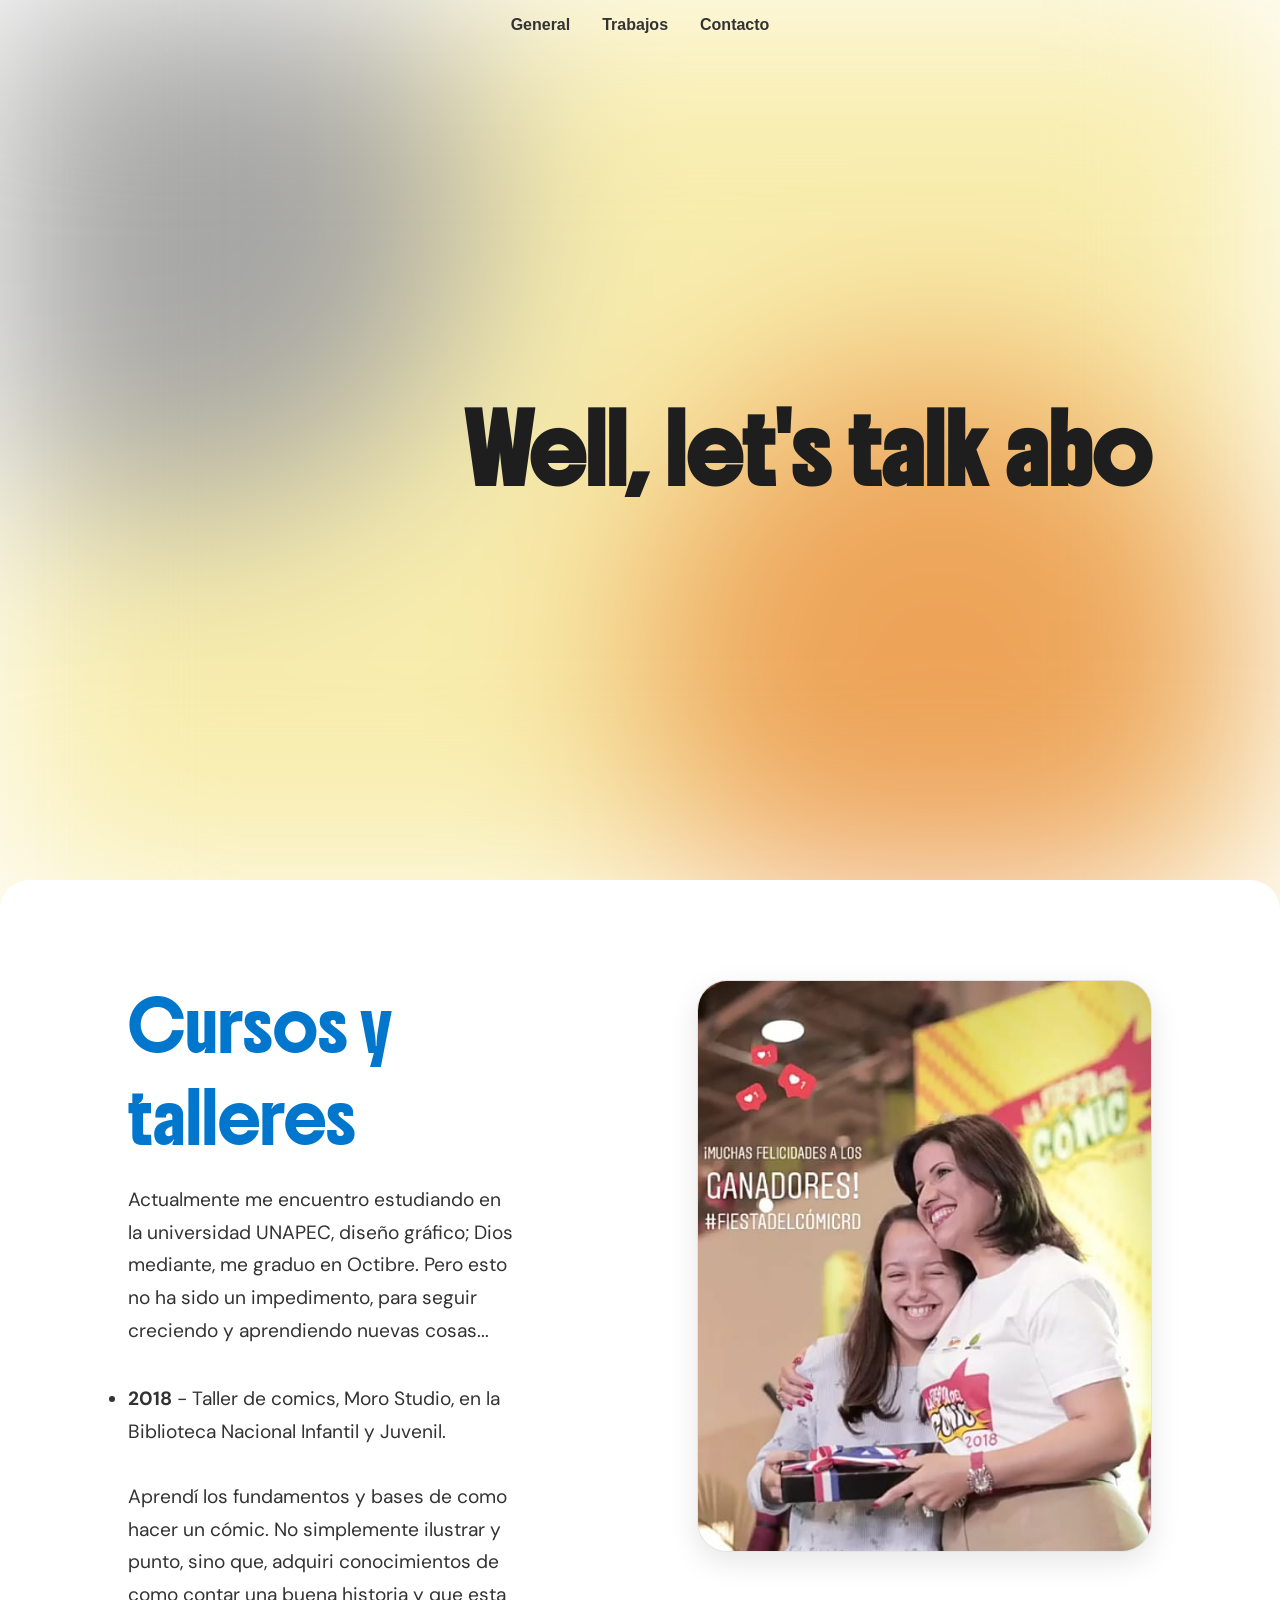
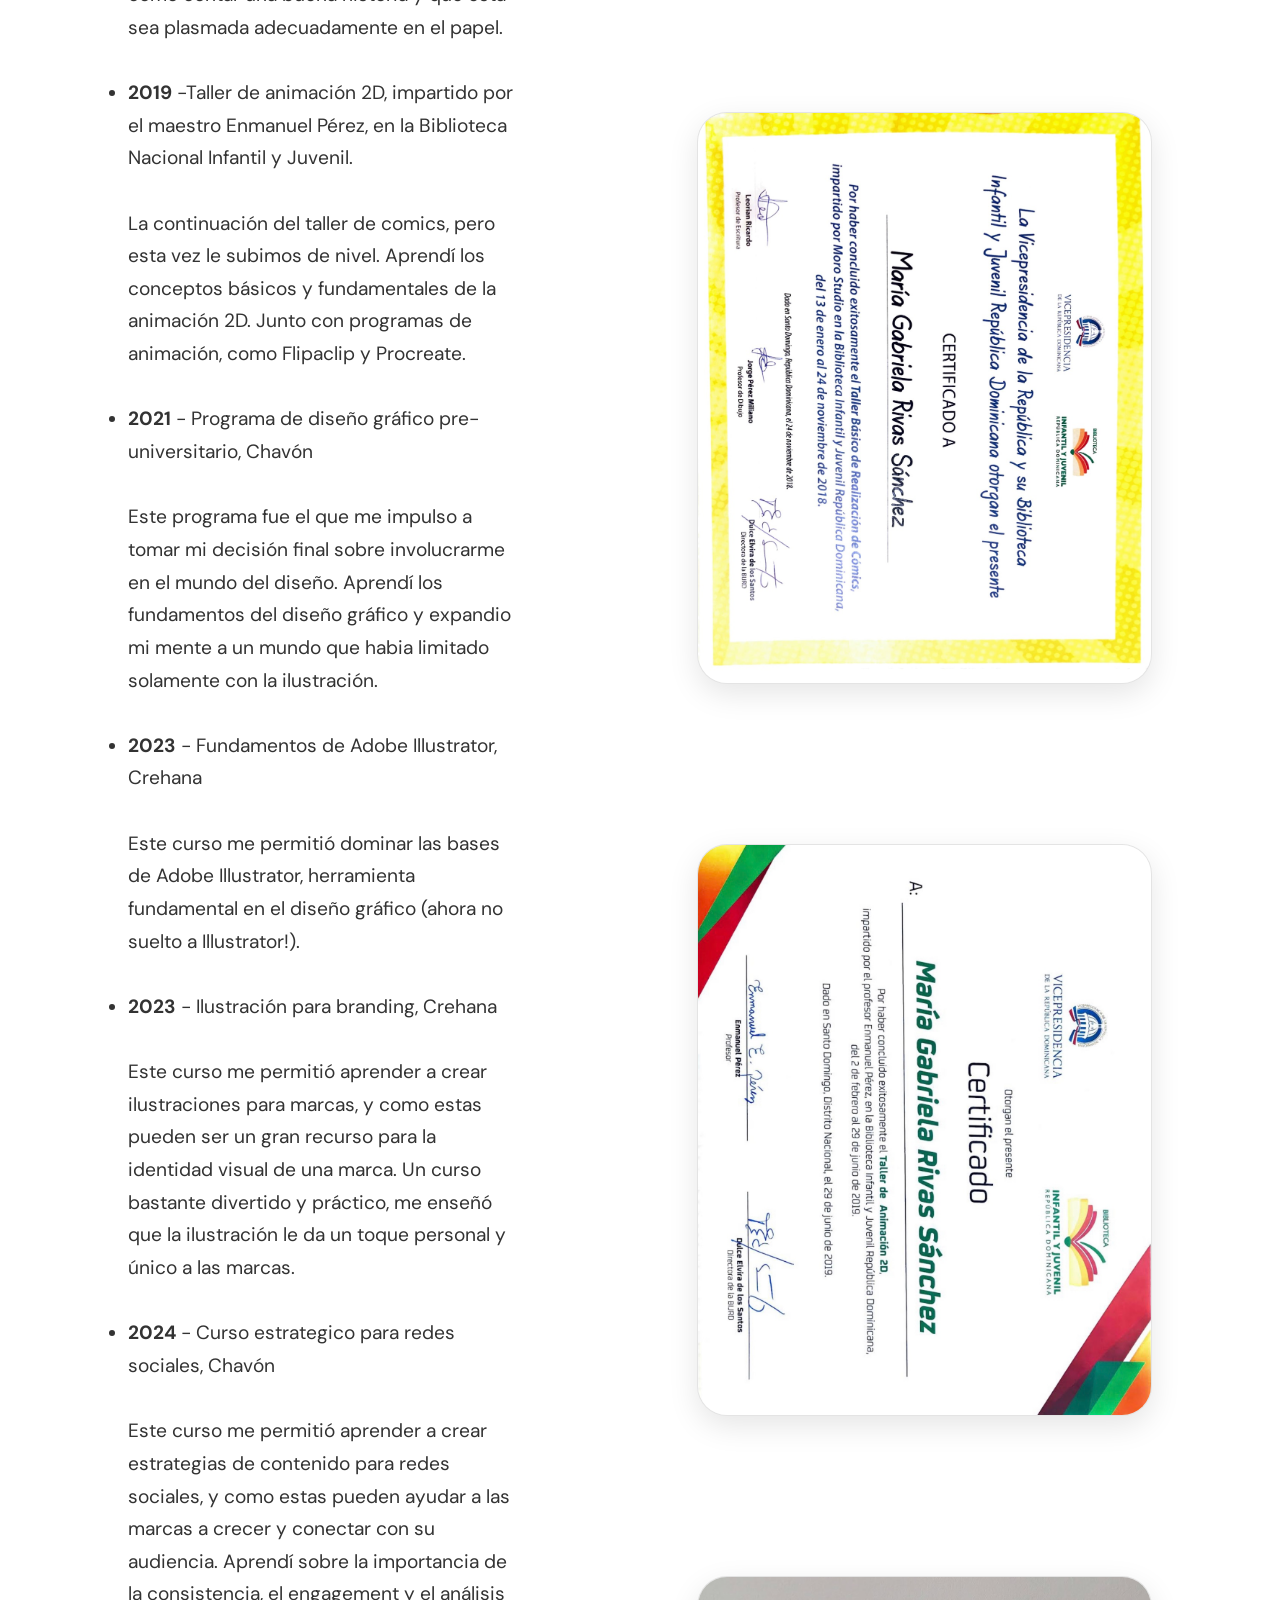
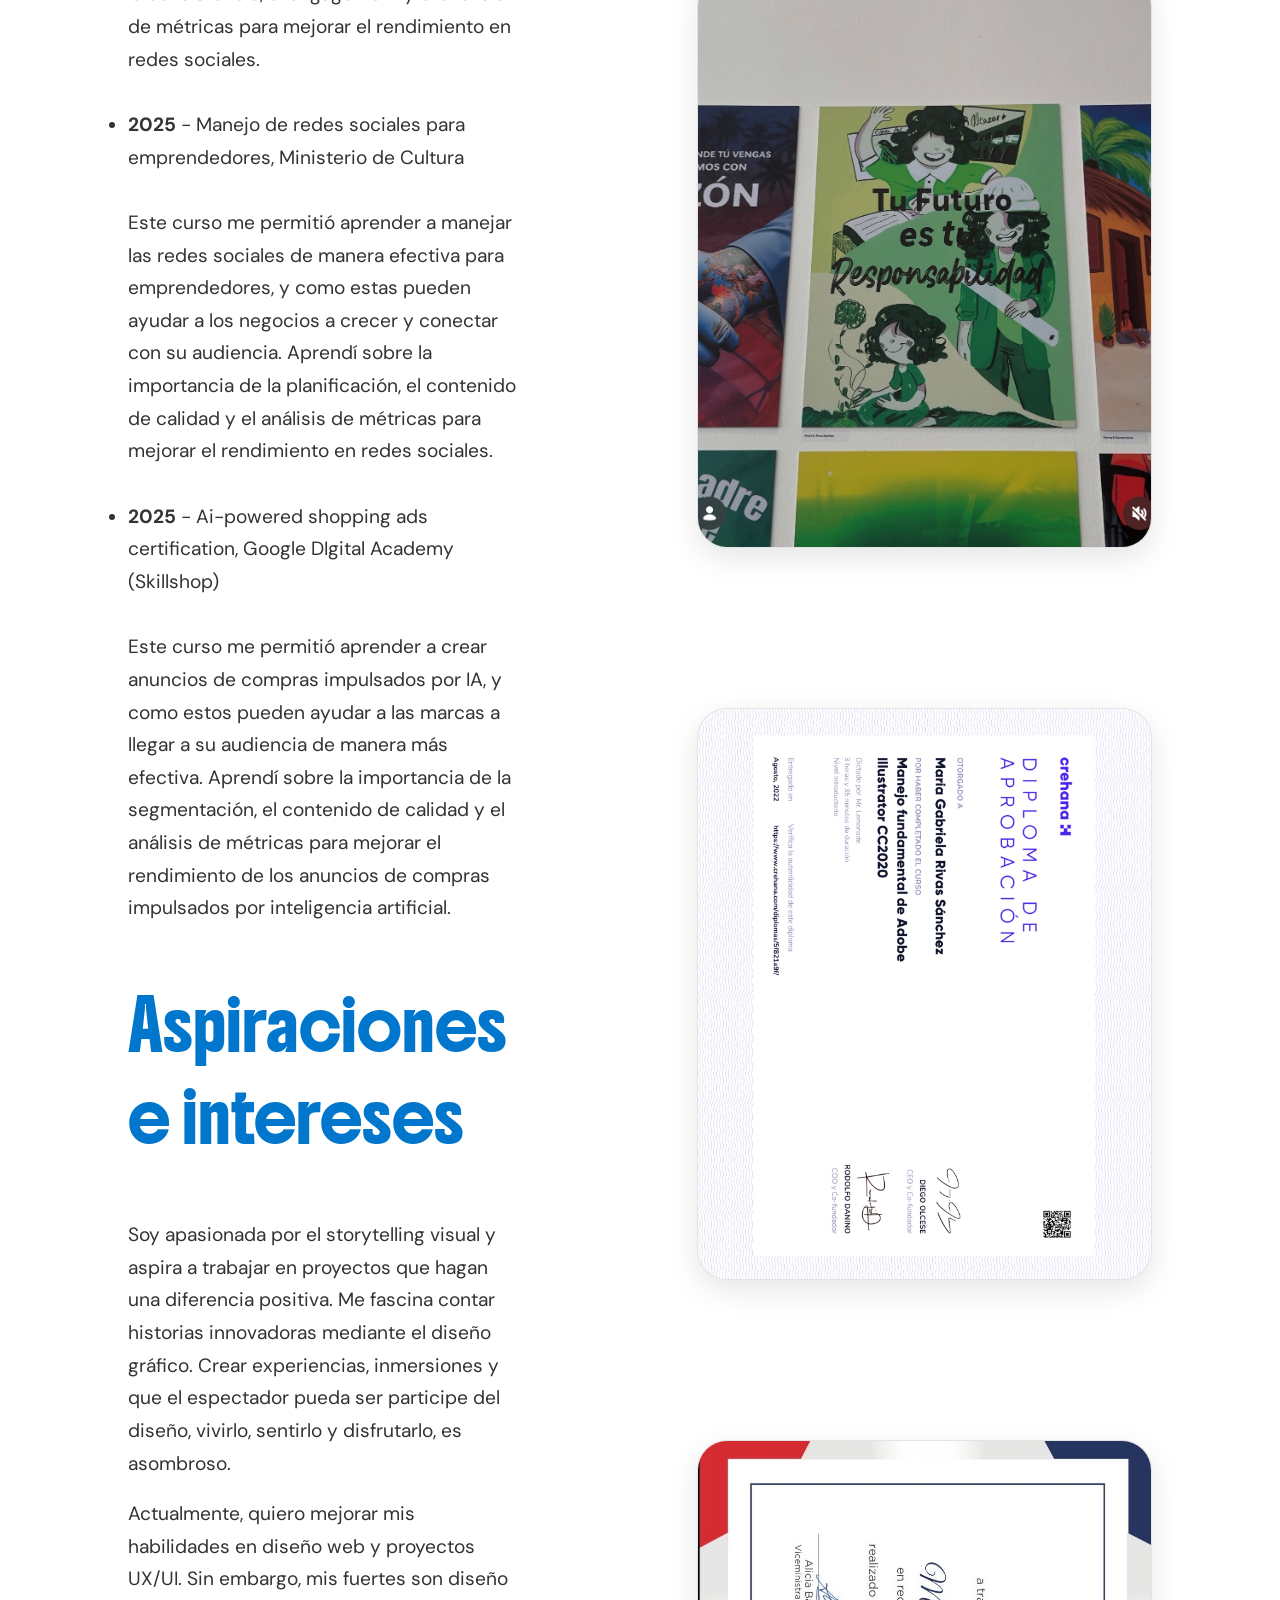
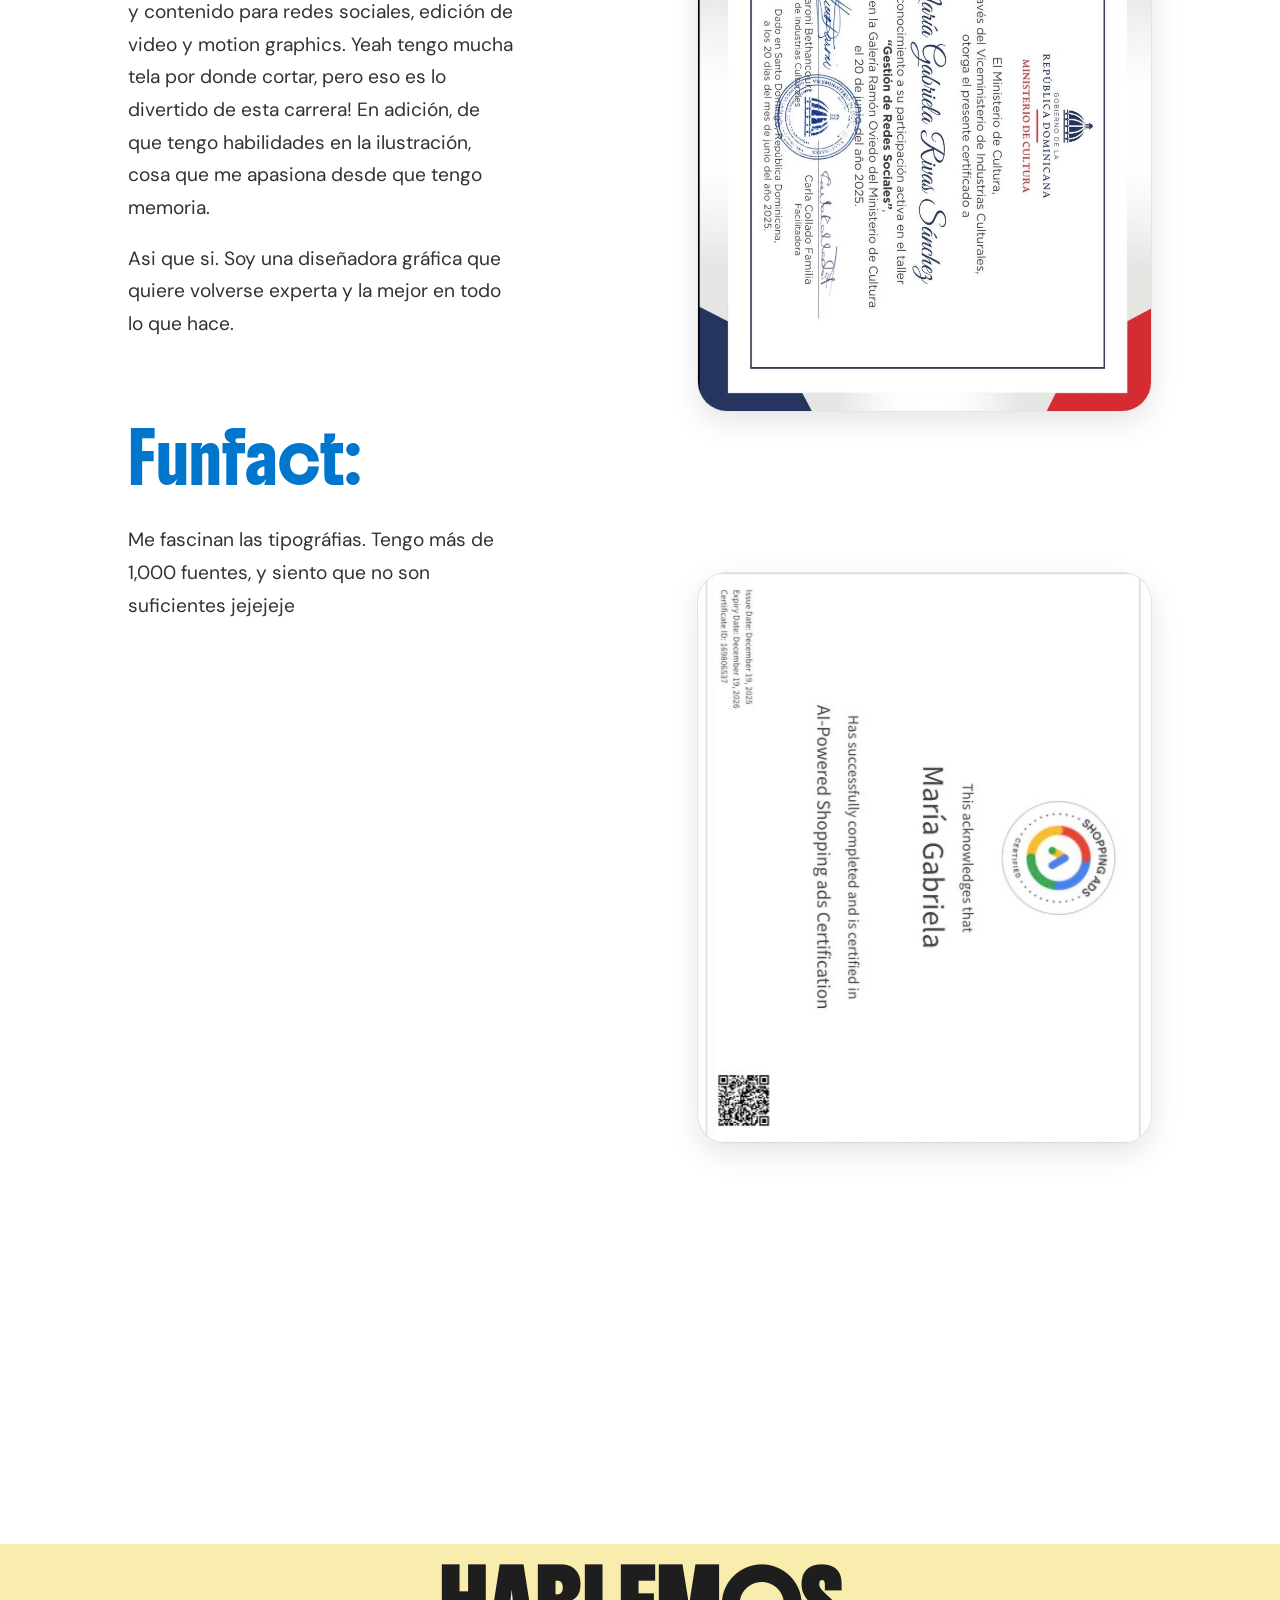
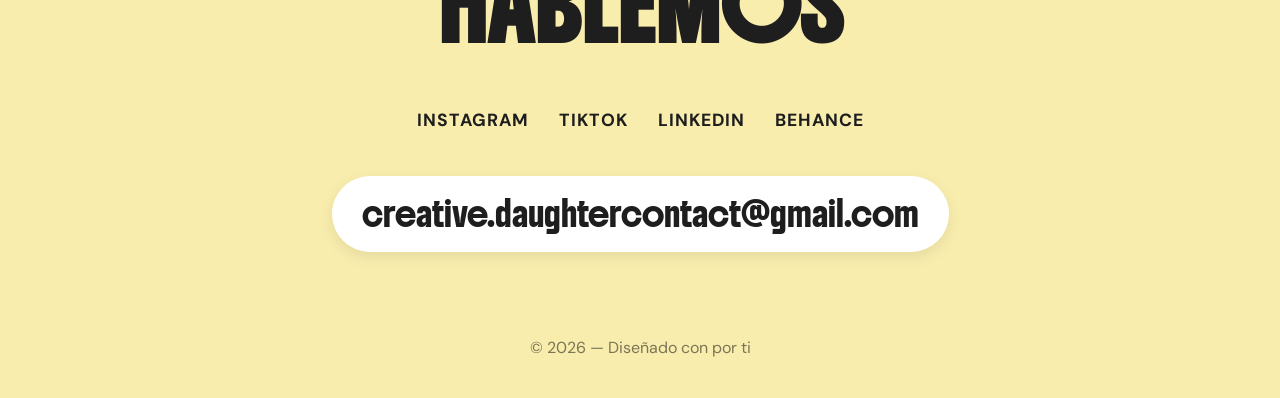
==== commit 42d88952: "Correct typos and improve text clarity in knowme.html" ====
--- a/knowme.html
+++ b/knowme.html
@@ -44,7 +44,7 @@
         
         <h2 class="subtitulos">Cursos y talleres</h2>
         <p class="texto2">
-          Actualmente me encuentro estudiando en la universidad UNAPEC, diseño gráfico. Dios mediante, me graduo en Octibre! :). Pero esto no ha sido un impedimento, para seguir creciendo y aprendiendo nuevas cosas... </p>
+          Actualmente me encuentro estudiando en la universidad UNAPEC, diseño gráfico; Dios mediante, me graduo en Octibre. Pero esto no ha sido un impedimento, para seguir creciendo y aprendiendo nuevas cosas... </p>
           <br>
           <br>
 
@@ -52,22 +52,22 @@
             <li><b>2018</b> - Taller de comics, Moro Studio, en la Biblioteca Nacional Infantil y Juvenil.</li>
             <br><p>Aprendí los fundamentos y bases de como hacer un cómic. No simplemente ilustrar y punto, sino que, adquiri conocimientos de como contar una buena historia y que esta sea plasmada adecuadamente en el papel.</p>
             <br><li><b>2019</b> -Taller de animación 2D, impartido por el maestro Enmanuel Pérez, en la Biblioteca Nacional Infantil y Juvenil.</li>
-            <br><p>La continuacio2n del taller de comics, pero esta vez le subimos de nivel. Aprendi los conceptos básicos y fundamentales de la animación 2D. Junto con programas de animación, como Flipaclip y Procreate.</p>
+            <br><p>La continuación del taller de comics, pero esta vez le subimos de nivel. Aprendí los conceptos básicos y fundamentales de la animación 2D. Junto con programas de animación, como Flipaclip y Procreate.</p>
             <br><li><b>2021</b> - Programa de diseño gráfico pre-universitario, Chavón</li>
-            <br><p>Este programa fue el que me impulso a tomar mi decisión final sobre involucrarme en el mundo del diseño. Aprendi los fundamentos del diseño gráfico y expandio mi mente a un mundo que habia limitado solamente con la ilustración.</p>
+            <br><p>Este programa fue el que me impulso a tomar mi decisión final sobre involucrarme en el mundo del diseño. Aprendí los fundamentos del diseño gráfico y expandio mi mente a un mundo que habia limitado solamente con la ilustración.</p>
             <br><li><b>2023</b> - Fundamentos de Adobe Illustrator, Crehana</li>
             <br><p>Este curso me permitió dominar las bases de Adobe Illustrator, herramienta fundamental en el diseño gráfico (ahora no suelto a Illustrator!).</p>
     <br><li><b>2023</b> - Ilustración para branding, Crehana</li>
-    <br><p>Este curso me permitió aprender a crear ilustraciones para marcas, y como estas pueden ser un gran recurso para la identidad visual de una marca.Un curso, bastante divertid y práctico, me enseño que la ilustración le da un toque personal y único a las marcas.</p>
+    <br><p>Este curso me permitió aprender a crear ilustraciones para marcas, y como estas pueden ser un gran recurso para la identidad visual de una marca. Un curso bastante divertido y práctico, me enseñó que la ilustración le da un toque personal y único a las marcas.</p>
     <br><li><b>2024</b> - Curso estrategico para redes sociales, Chavón</li>
-    <br><p>Este curso me permitió aprender a crear estrategias de contenido para redes sociales, y como estas pueden ayudar a las marcas a crecer y conectar con su audiencia. Aprendi sobre la importancia de la consistencia, el engagement y el análisis de métricas para mejorar el rendimiento en redes sociales.</p>
+    <br><p>Este curso me permitió aprender a crear estrategias de contenido para redes sociales, y como estas pueden ayudar a las marcas a crecer y conectar con su audiencia. Aprendí sobre la importancia de la consistencia, el engagement y el análisis de métricas para mejorar el rendimiento en redes sociales.</p>
     <br>
     <li><b>2025</b> - Manejo de redes sociales para emprendedores, Ministerio de Cultura</li>
-    <br><p>Este curso me permitió aprender a manejar las redes sociales de manera efectiva para emprendedores, y como estas pueden ayudar a los negocios a crecer y conectar con su audiencia. Aprendi sobre la importancia de la planificación, el contenido de calidad y el análisis de métricas para mejorar el rendimiento en redes sociales.</p>
+    <br><p>Este curso me permitió aprender a manejar las redes sociales de manera efectiva para emprendedores, y como estas pueden ayudar a los negocios a crecer y conectar con su audiencia. Aprendí sobre la importancia de la planificación, el contenido de calidad y el análisis de métricas para mejorar el rendimiento en redes sociales.</p>
     <br>
 <li><b>2025</b>  - Ai-powered shopping ads certification, Google DIgital
 Academy (Skillshop)</li>
-<br><p>Este curso me permitió aprender a crear anuncios de compras impulsados por IA, y como estos pueden ayudar a las marcas a llegar a su audiencia de manera más efectiva. Aprendi sobre la importancia de la segmentación, el contenido de calidad y el análisis de métricas para mejorar el rendimiento de los anuncios de compras impulsados por IA.</p>
+<br><p>Este curso me permitió aprender a crear anuncios de compras impulsados por IA, y como estos pueden ayudar a las marcas a llegar a su audiencia de manera más efectiva. Aprendí sobre la importancia de la segmentación, el contenido de calidad y el análisis de métricas para mejorar el rendimiento de los anuncios de compras impulsados por inteligencia artificial.</p>
 
           </ul>
           <br>
@@ -84,14 +84,14 @@
                 tengo mucha tela por donde cortar, pero eso es lo divertido de esta carrera! En adición, de que tengo habilidades en la ilustración, cosa que me apasiona desde que tengo memoria. 
             </p>
             <br>
-            <p class="texto2">Asi que si...soy una diseñadora gráfica que quiere volverse experta y la mejor en todo lo que hace.</p>
+            <p class="texto2">Asi que si. Soy una diseñadora gráfica que quiere volverse experta y la mejor en todo lo que hace.</p>
             <br>
             <br>
             <br>
             <br>
 
             <h2 class="subtitulos">Funfact:</h2>
-            <p class="texto2">Me fascinan las tipografias. Tengo más de 1,000 fonts, y siento que no son suficientes jejejeje</p>
+            <p class="texto2">Me fascinan las tipográfias. Tengo más de 1,000 fuentes, y siento que no son suficientes jejejeje</p>
 
       </div>
     </div>
